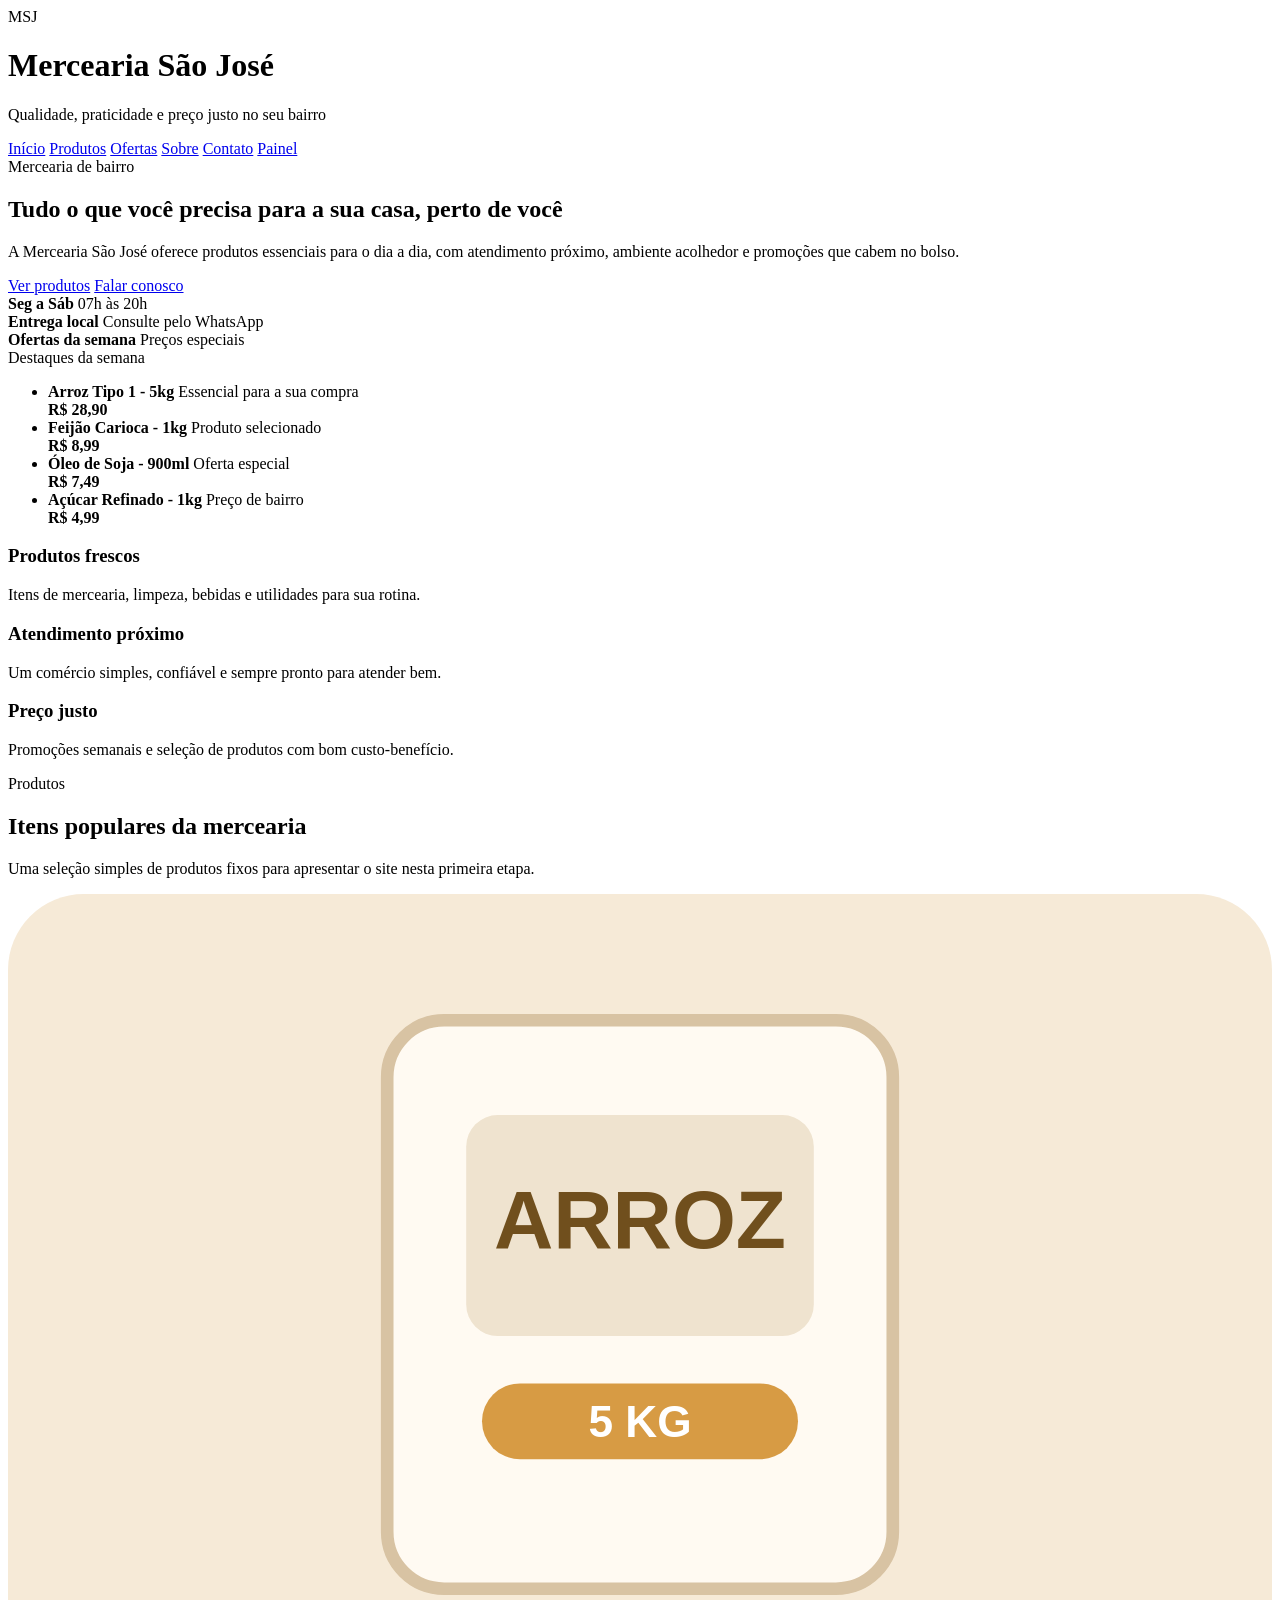
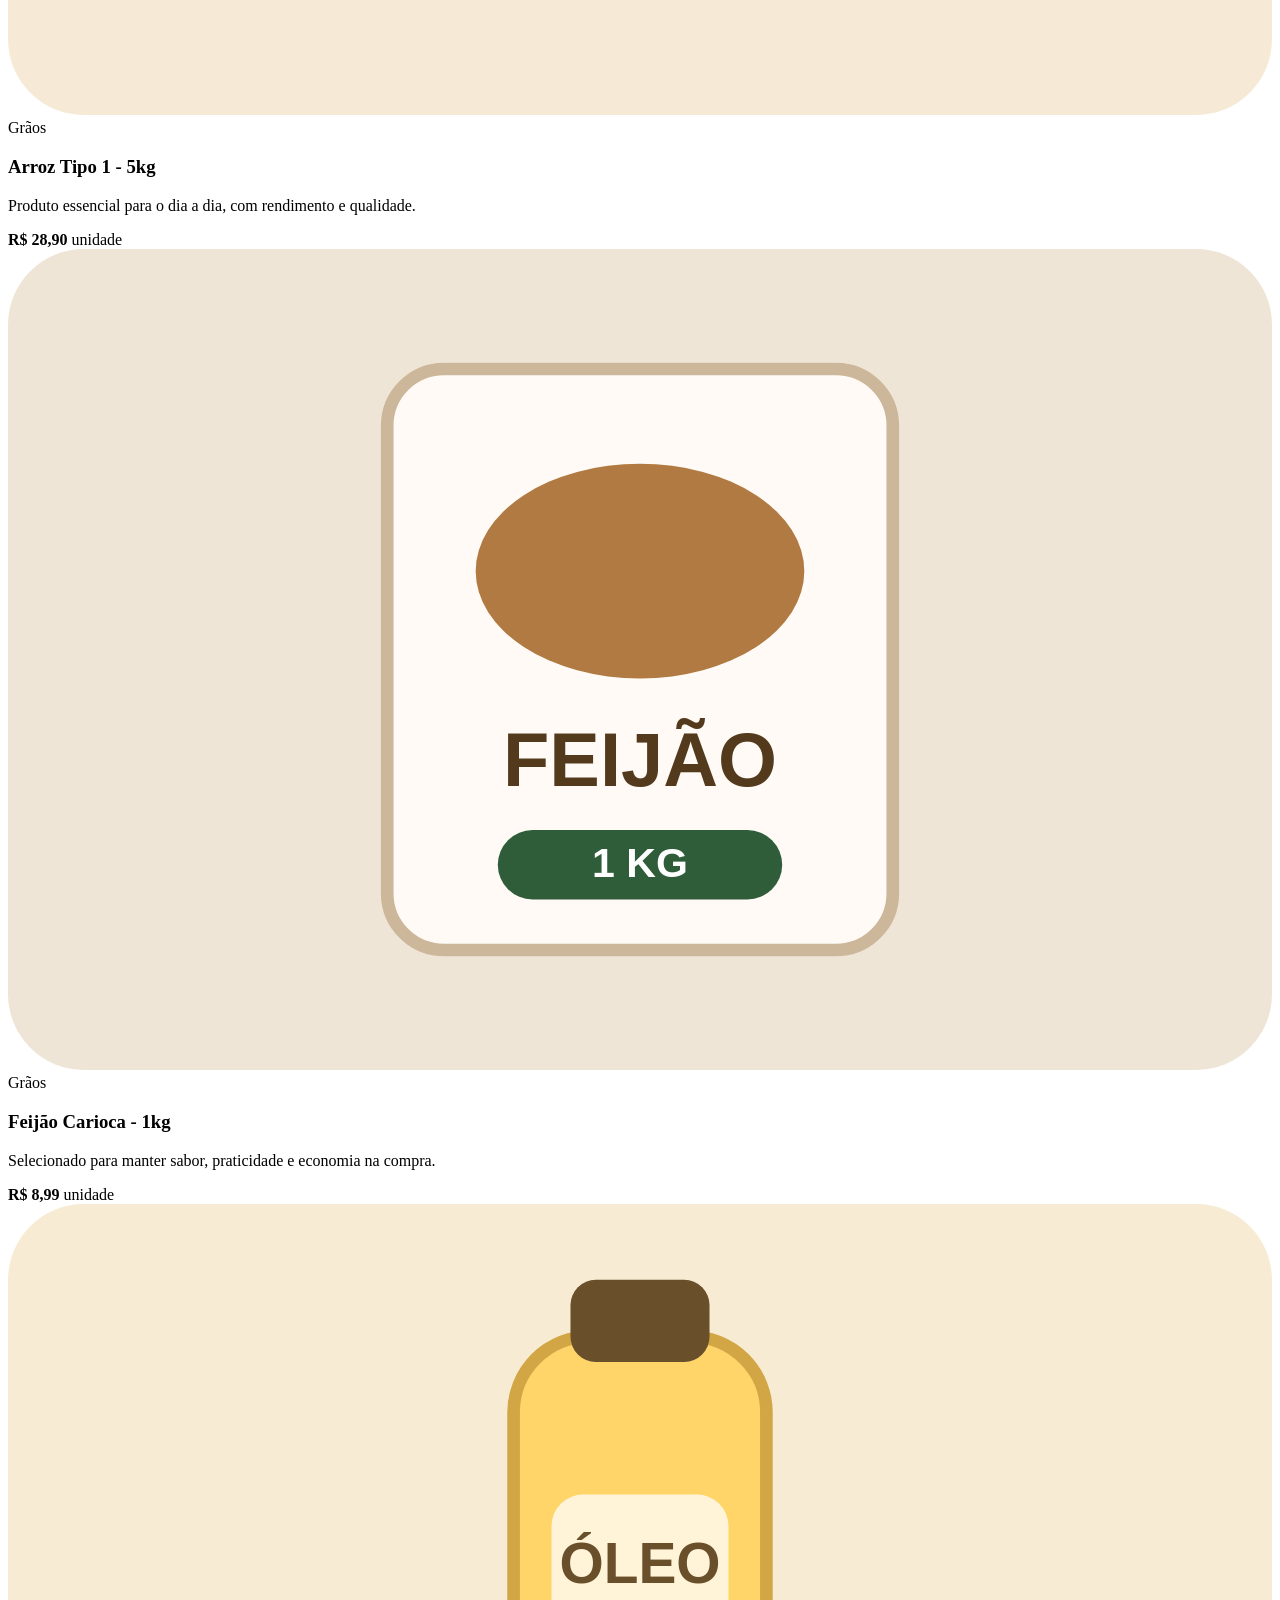
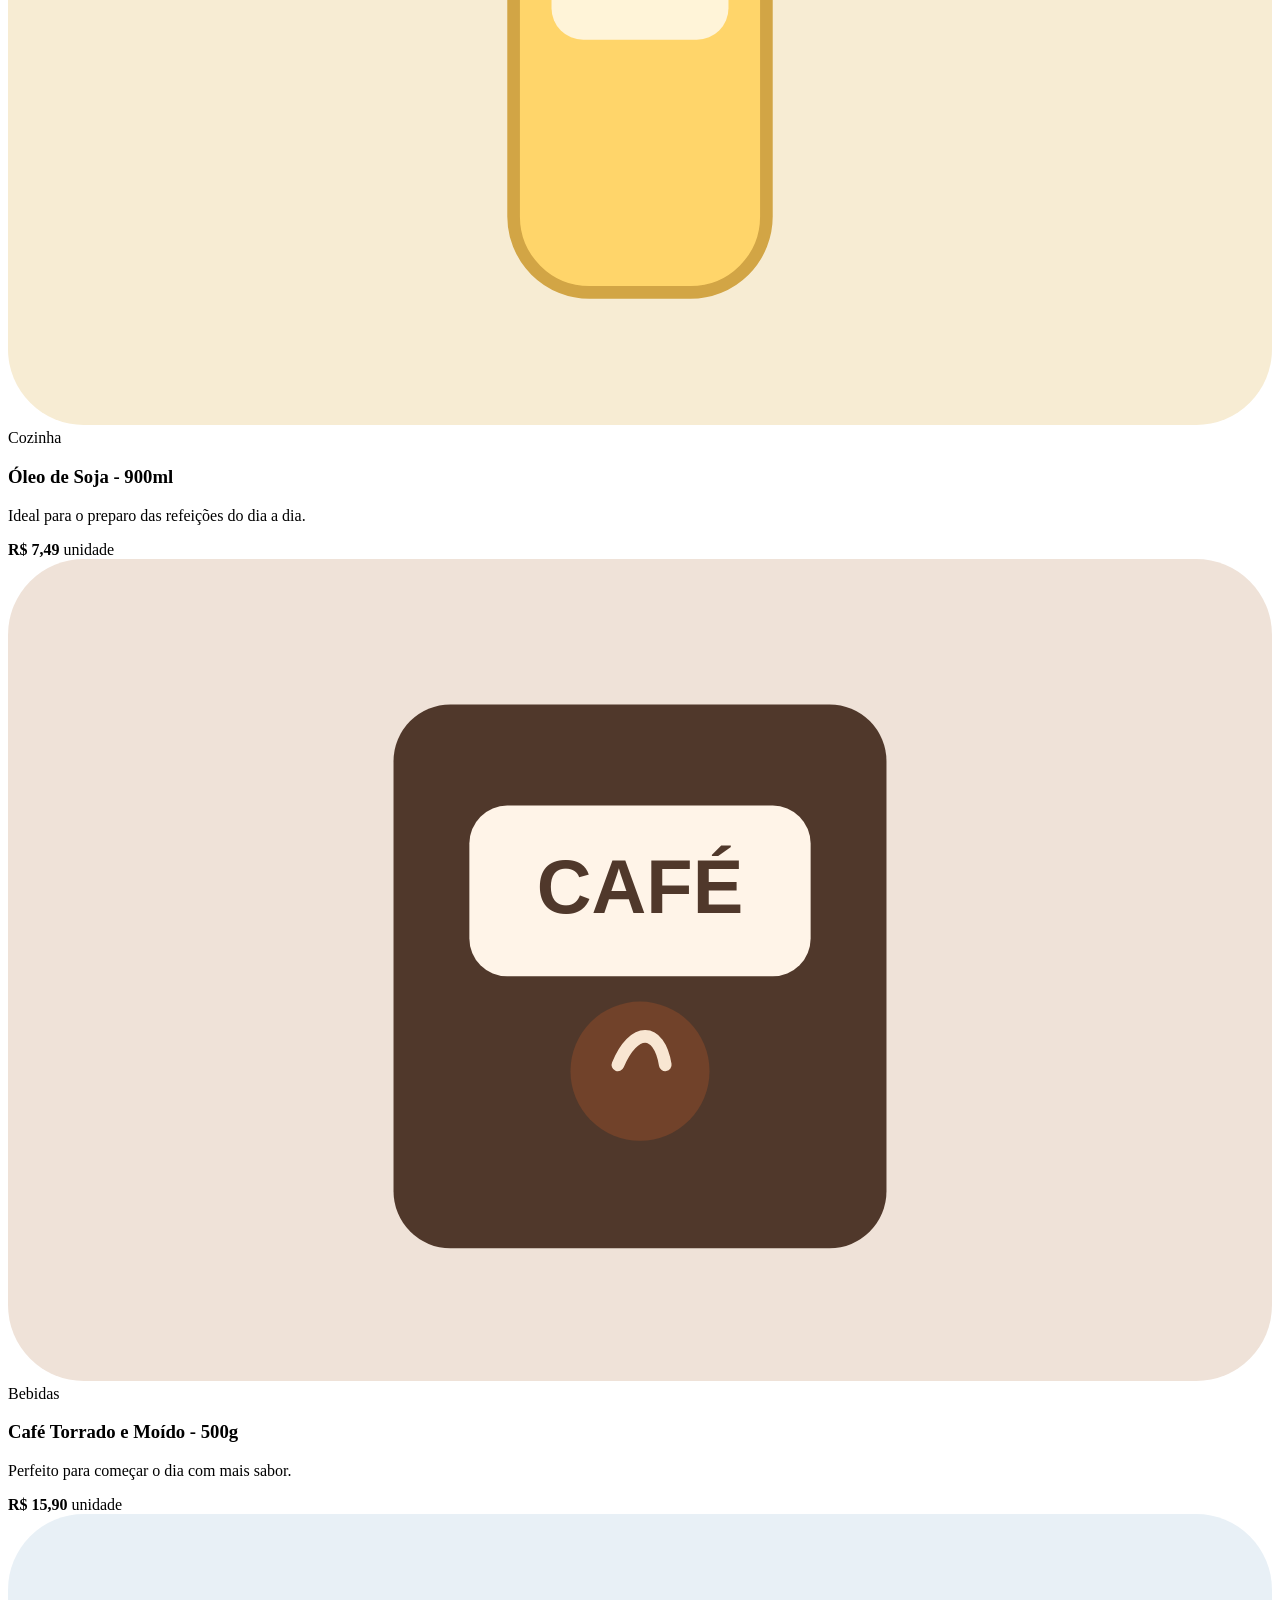
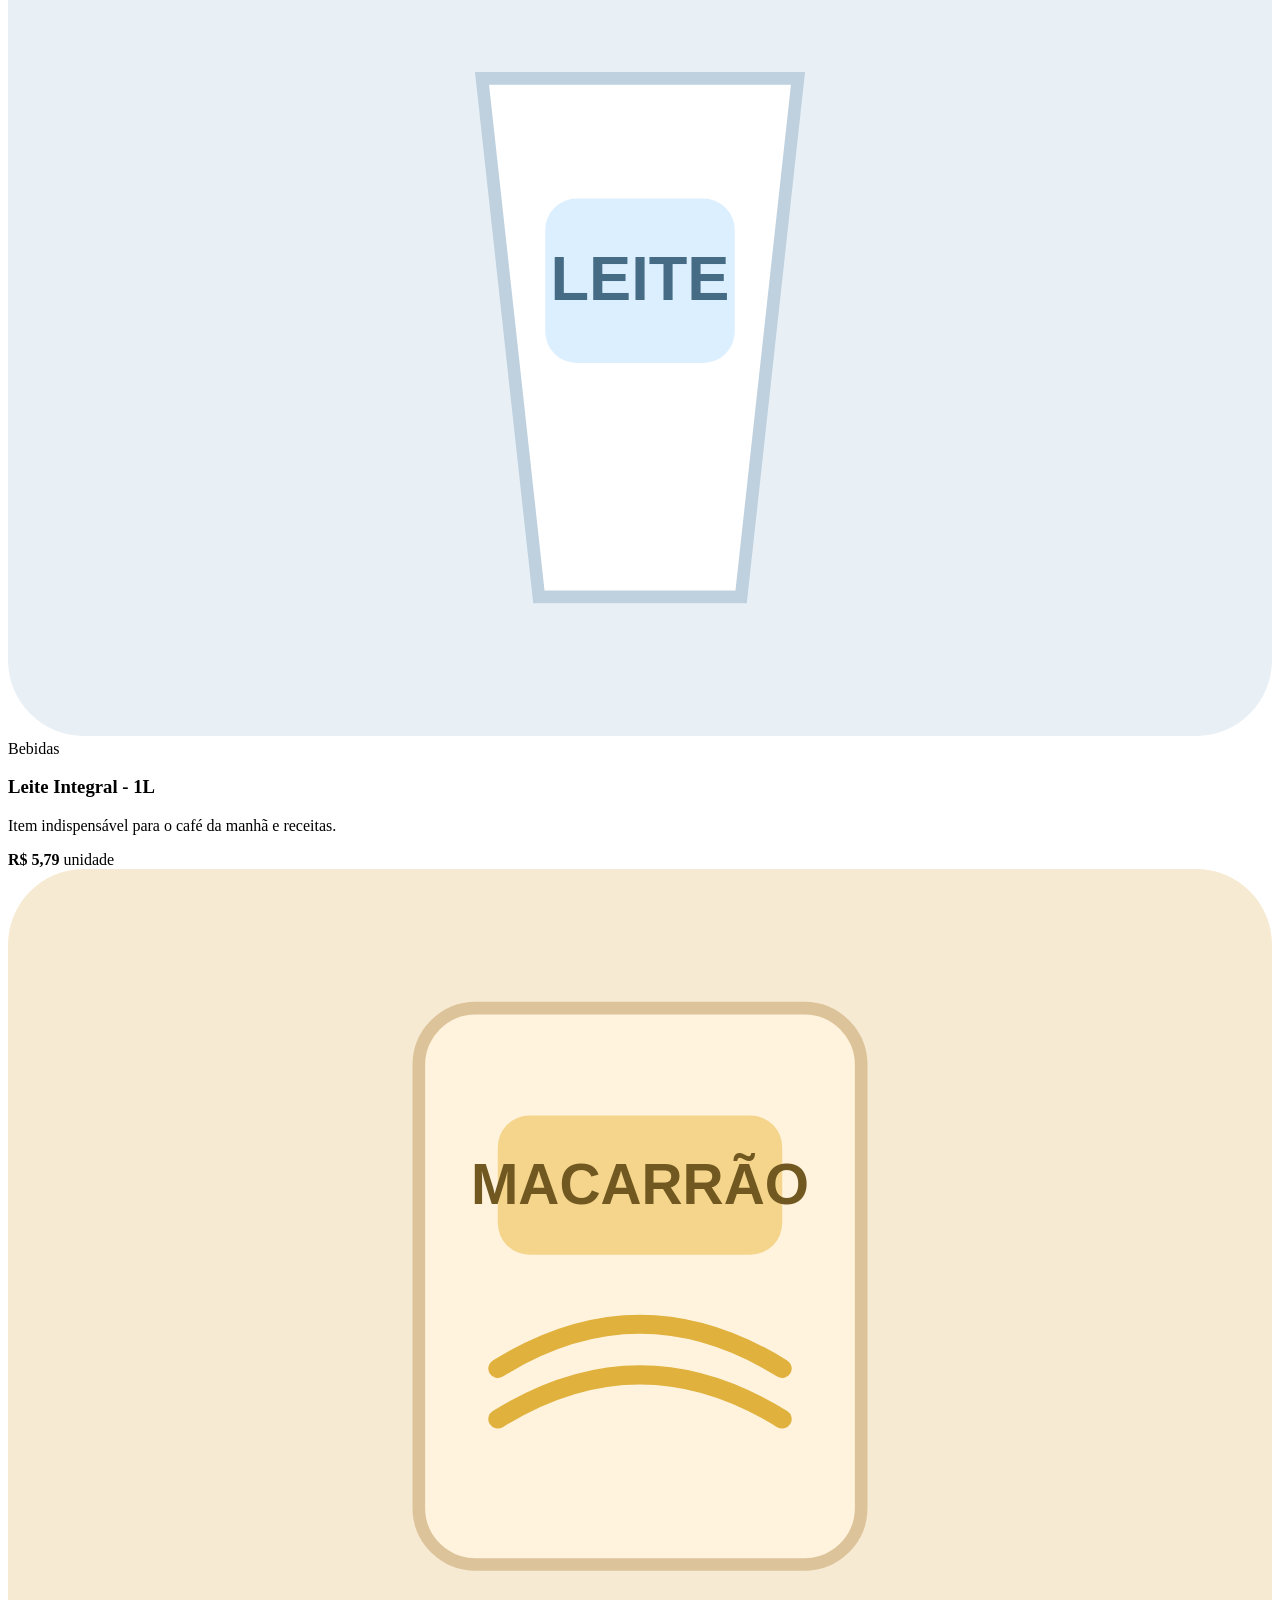
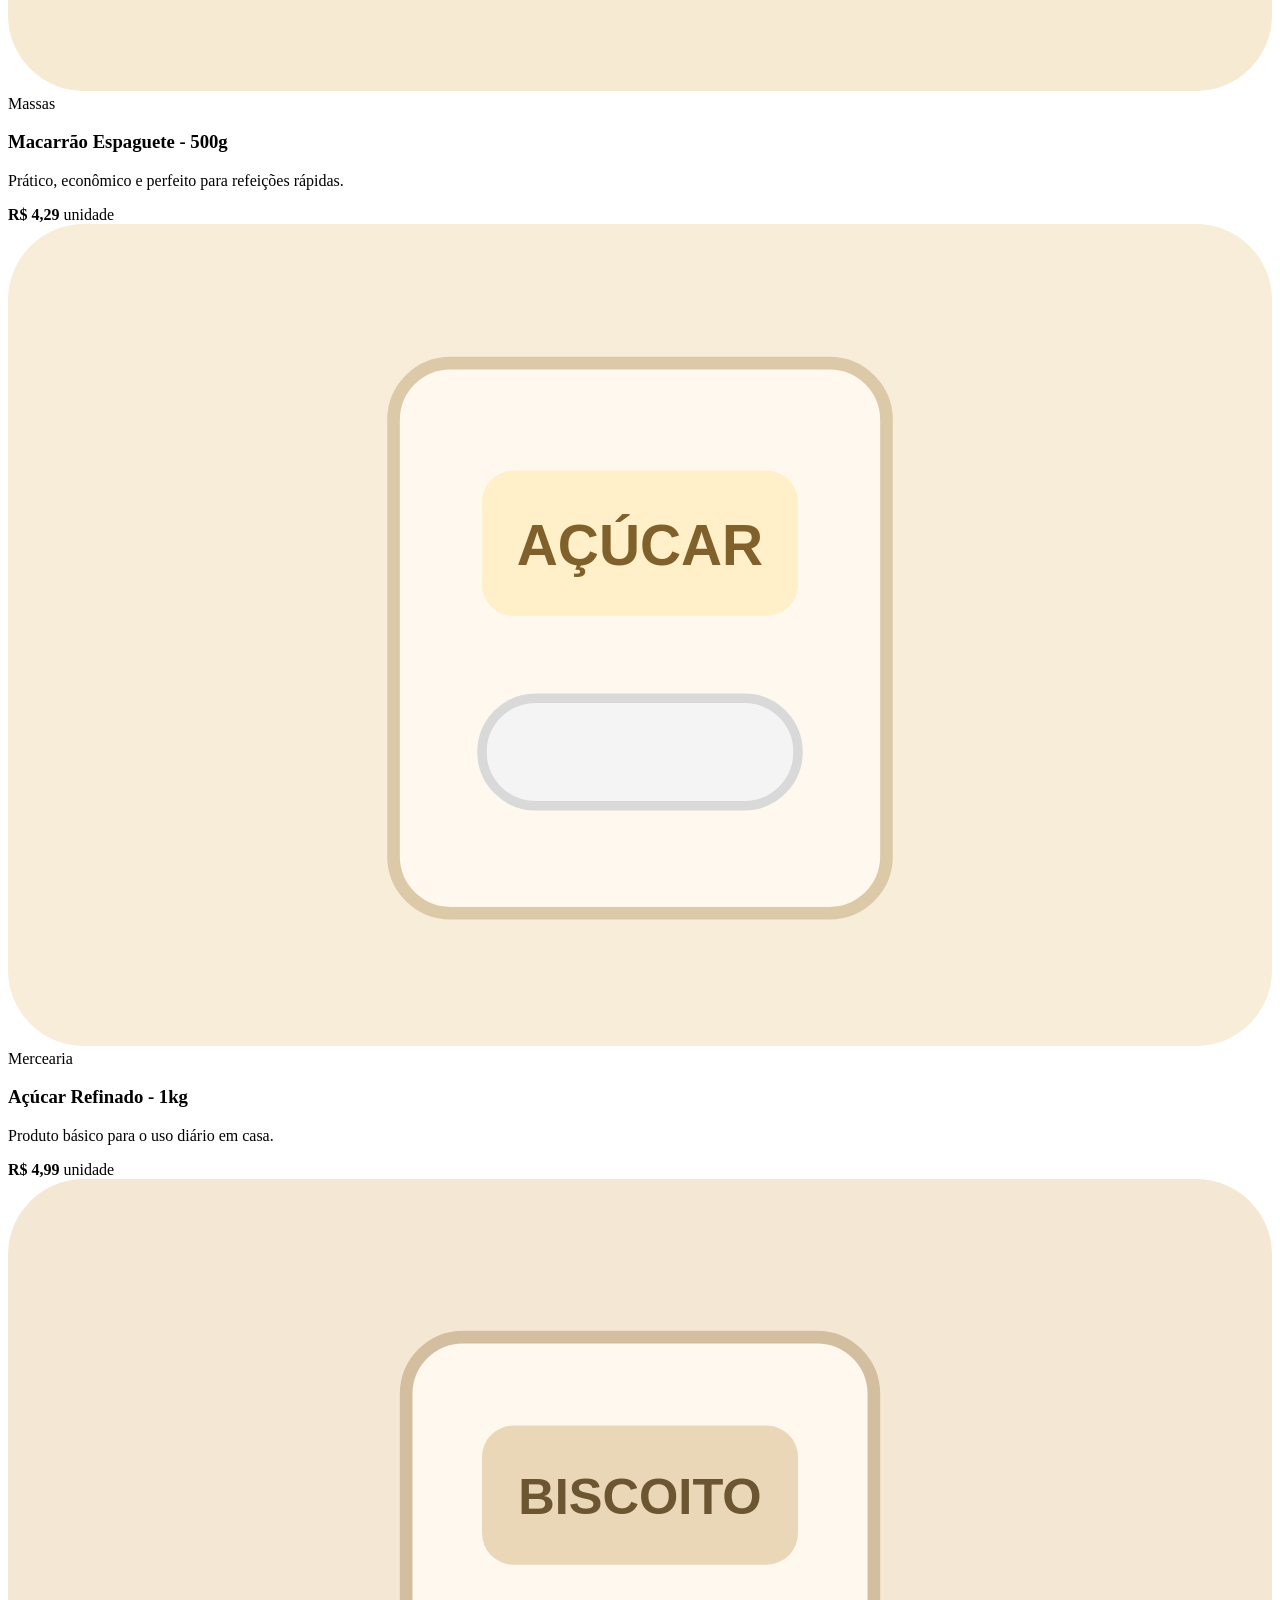
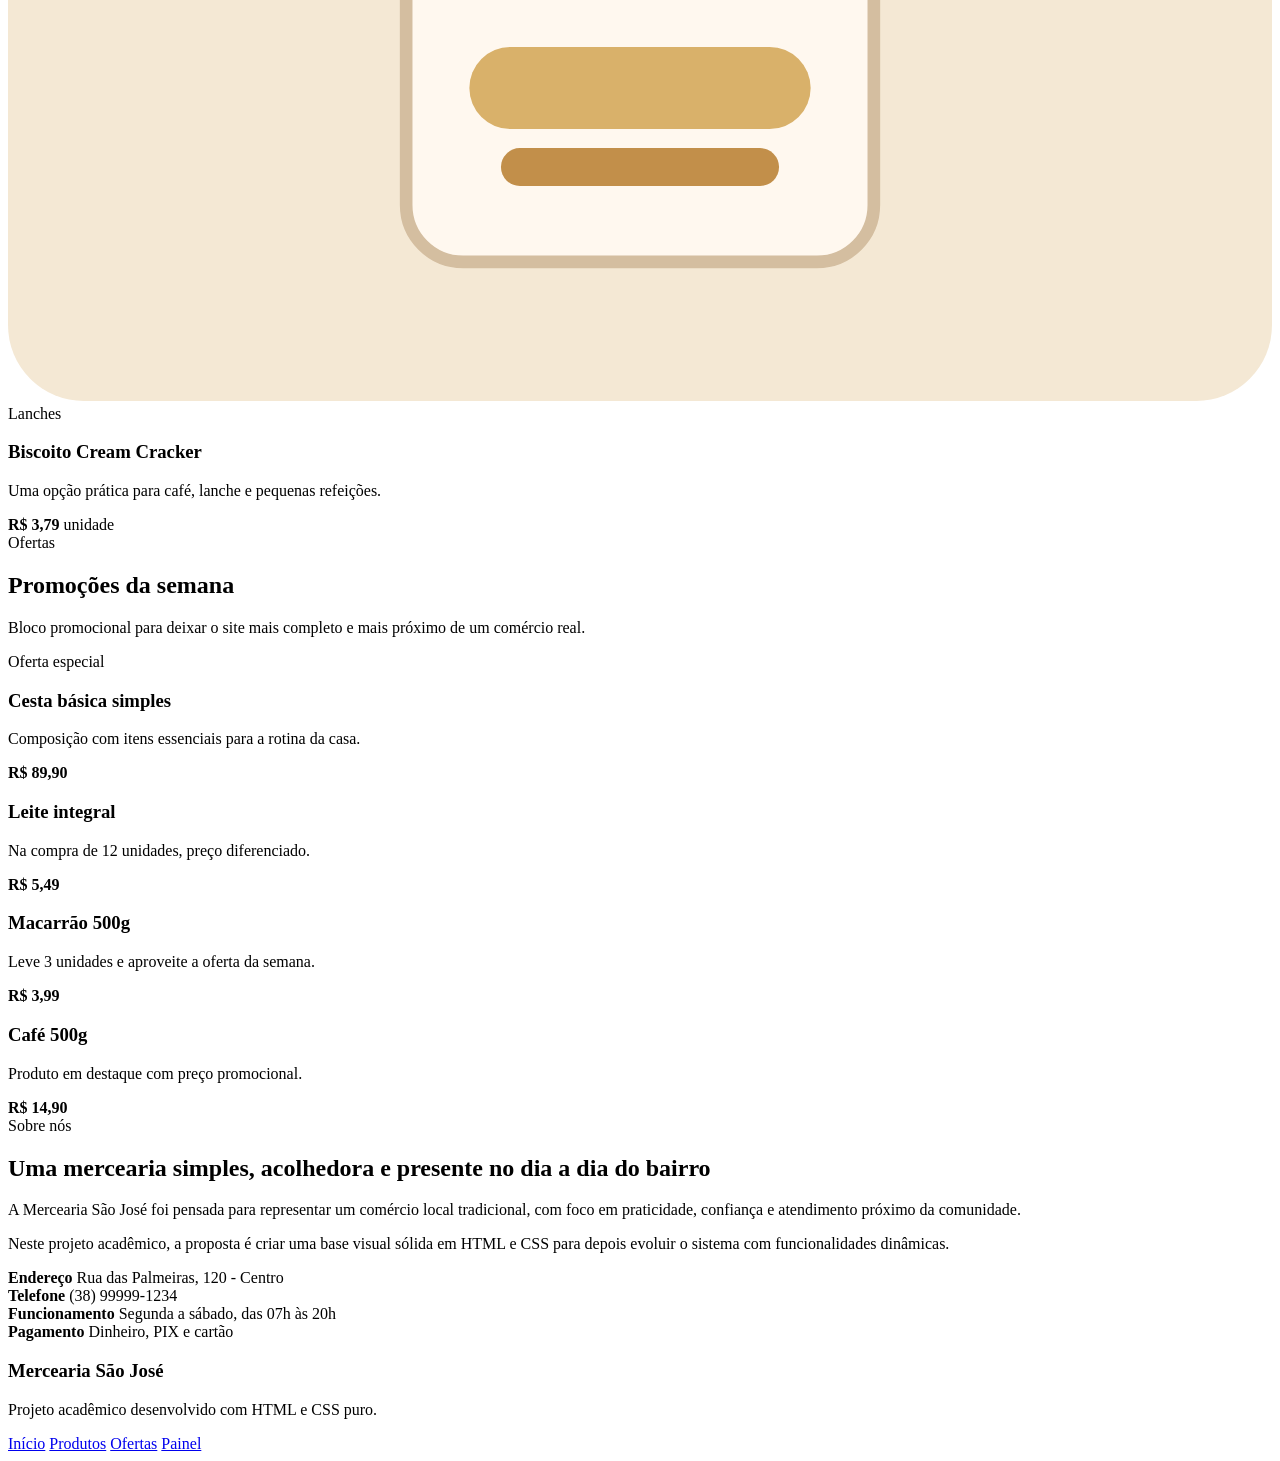
==== index.html @ 360f6cc1 "feat: add storefront homepage for neighborhood grocery website" ====
<!DOCTYPE html>
<html lang="pt-BR">
<head>
  <meta charset="UTF-8">
  <meta name="viewport" content="width=device-width, initial-scale=1.0">
  <title>Mercearia São José</title>
  <link rel="stylesheet" href="./styles/styles.css">
</head>
<body>
  <header class="site-header">
    <div class="container header-content">
      <div class="brand">
        <div class="brand-badge">MSJ</div>
        <div>
          <h1>Mercearia São José</h1>
          <p>Qualidade, praticidade e preço justo no seu bairro</p>
        </div>
      </div>

      <nav class="main-nav">
        <a href="#inicio">Início</a>
        <a href="#produtos">Produtos</a>
        <a href="#ofertas">Ofertas</a>
        <a href="#sobre">Sobre</a>
        <a href="#contato">Contato</a>
        <a href="painel.html" class="nav-highlight">Painel</a>
      </nav>
    </div>
  </header>

  <main>
    <section class="hero-section" id="inicio">
      <div class="container hero-grid">
        <div class="hero-text">
          <span class="section-tag">Mercearia de bairro</span>
          <h2>Tudo o que você precisa para a sua casa, perto de você</h2>
          <p>
            A Mercearia São José oferece produtos essenciais para o dia a dia,
            com atendimento próximo, ambiente acolhedor e promoções que cabem no bolso.
          </p>

          <div class="hero-actions">
            <a href="#produtos" class="btn btn-primary">Ver produtos</a>
            <a href="#contato" class="btn btn-secondary">Falar conosco</a>
          </div>

          <div class="hero-info">
            <div class="hero-info-card">
              <strong>Seg a Sáb</strong>
              <span>07h às 20h</span>
            </div>
            <div class="hero-info-card">
              <strong>Entrega local</strong>
              <span>Consulte pelo WhatsApp</span>
            </div>
            <div class="hero-info-card">
              <strong>Ofertas da semana</strong>
              <span>Preços especiais</span>
            </div>
          </div>
        </div>

        <div class="hero-panel">
          <div class="hero-panel-card">
            <span class="card-label">Destaques da semana</span>
            <ul class="featured-list">
              <li>
                <div>
                  <strong>Arroz Tipo 1 - 5kg</strong>
                  <span>Essencial para a sua compra</span>
                </div>
                <b>R$ 28,90</b>
              </li>
              <li>
                <div>
                  <strong>Feijão Carioca - 1kg</strong>
                  <span>Produto selecionado</span>
                </div>
                <b>R$ 8,99</b>
              </li>
              <li>
                <div>
                  <strong>Óleo de Soja - 900ml</strong>
                  <span>Oferta especial</span>
                </div>
                <b>R$ 7,49</b>
              </li>
              <li>
                <div>
                  <strong>Açúcar Refinado - 1kg</strong>
                  <span>Preço de bairro</span>
                </div>
                <b>R$ 4,99</b>
              </li>
            </ul>
          </div>
        </div>
      </div>
    </section>

    <section class="quick-section">
      <div class="container quick-grid">
        <article class="quick-card">
          <h3>Produtos frescos</h3>
          <p>Itens de mercearia, limpeza, bebidas e utilidades para sua rotina.</p>
        </article>

        <article class="quick-card">
          <h3>Atendimento próximo</h3>
          <p>Um comércio simples, confiável e sempre pronto para atender bem.</p>
        </article>

        <article class="quick-card">
          <h3>Preço justo</h3>
          <p>Promoções semanais e seleção de produtos com bom custo-benefício.</p>
        </article>
      </div>
    </section>

    <section class="products-section" id="produtos">
      <div class="container">
        <div class="section-header">
          <span class="section-tag">Produtos</span>
          <h2>Itens populares da mercearia</h2>
          <p>Uma seleção simples de produtos fixos para apresentar o site nesta primeira etapa.</p>
        </div>

        <div class="product-grid">
          <article class="product-card">
            <div class="product-image">
              <img
                src="data:image/svg+xml;utf8,<svg xmlns='http://www.w3.org/2000/svg' viewBox='0 0 400 260'><rect width='400' height='260' rx='24' fill='%23f6ead7'/><rect x='120' y='40' width='160' height='180' rx='18' fill='%23fffaf2' stroke='%23d8c3a3' stroke-width='4'/><rect x='145' y='70' width='110' height='70' rx='10' fill='%23efe3cf'/><text x='200' y='112' text-anchor='middle' font-size='26' font-family='Arial' fill='%23704f1d' font-weight='700'>ARROZ</text><rect x='150' y='155' width='100' height='24' rx='12' fill='%23d79b44'/><text x='200' y='172' text-anchor='middle' font-size='14' font-family='Arial' fill='white' font-weight='700'>5 KG</text></svg>"
                alt="Pacote de arroz mockado"
              >
            </div>
            <div class="product-content">
              <span class="product-category">Grãos</span>
              <h3>Arroz Tipo 1 - 5kg</h3>
              <p>Produto essencial para o dia a dia, com rendimento e qualidade.</p>
              <div class="product-footer">
                <strong>R$ 28,90</strong>
                <span>unidade</span>
              </div>
            </div>
          </article>

          <article class="product-card">
            <div class="product-image">
              <img
                src="data:image/svg+xml;utf8,<svg xmlns='http://www.w3.org/2000/svg' viewBox='0 0 400 260'><rect width='400' height='260' rx='24' fill='%23efe5d6'/><rect x='120' y='38' width='160' height='184' rx='18' fill='%23fffaf5' stroke='%23ccb79a' stroke-width='4'/><ellipse cx='200' cy='102' rx='52' ry='34' fill='%23b07a42'/><text x='200' y='170' text-anchor='middle' font-size='24' font-family='Arial' fill='%23543a1d' font-weight='700'>FEIJ%C3%83O</text><rect x='155' y='184' width='90' height='22' rx='11' fill='%232f5d3a'/><text x='200' y='199' text-anchor='middle' font-size='13' font-family='Arial' fill='white' font-weight='700'>1 KG</text></svg>"
                alt="Pacote de feijão mockado"
              >
            </div>
            <div class="product-content">
              <span class="product-category">Grãos</span>
              <h3>Feijão Carioca - 1kg</h3>
              <p>Selecionado para manter sabor, praticidade e economia na compra.</p>
              <div class="product-footer">
                <strong>R$ 8,99</strong>
                <span>unidade</span>
              </div>
            </div>
          </article>

          <article class="product-card">
            <div class="product-image">
              <img
                src="data:image/svg+xml;utf8,<svg xmlns='http://www.w3.org/2000/svg' viewBox='0 0 400 260'><rect width='400' height='260' rx='24' fill='%23f7ecd3'/><rect x='160' y='42' width='80' height='176' rx='24' fill='%23ffd56a' stroke='%23d2a545' stroke-width='4'/><rect x='178' y='24' width='44' height='26' rx='8' fill='%236a4f2b'/><rect x='172' y='92' width='56' height='46' rx='10' fill='%23fff4d8'/><text x='200' y='120' text-anchor='middle' font-size='18' font-family='Arial' fill='%236a4f2b' font-weight='700'>%C3%93LEO</text></svg>"
                alt="Garrafa de óleo mockada"
              >
            </div>
            <div class="product-content">
              <span class="product-category">Cozinha</span>
              <h3>Óleo de Soja - 900ml</h3>
              <p>Ideal para o preparo das refeições do dia a dia.</p>
              <div class="product-footer">
                <strong>R$ 7,49</strong>
                <span>unidade</span>
              </div>
            </div>
          </article>

          <article class="product-card">
            <div class="product-image">
              <img
                src="data:image/svg+xml;utf8,<svg xmlns='http://www.w3.org/2000/svg' viewBox='0 0 400 260'><rect width='400' height='260' rx='24' fill='%23efe2d8'/><rect x='122' y='46' width='156' height='172' rx='18' fill='%2350382b'/><rect x='146' y='78' width='108' height='54' rx='12' fill='%23fff4e8'/><text x='200' y='112' text-anchor='middle' font-size='24' font-family='Arial' fill='%2350382b' font-weight='700'>CAF%C3%89</text><circle cx='200' cy='162' r='22' fill='%2371422a'/><path d='M193 160 C198 148, 206 148, 208 160' fill='none' stroke='%23f8e6d2' stroke-width='4' stroke-linecap='round'/></svg>"
                alt="Pacote de café mockado"
              >
            </div>
            <div class="product-content">
              <span class="product-category">Bebidas</span>
              <h3>Café Torrado e Moído - 500g</h3>
              <p>Perfeito para começar o dia com mais sabor.</p>
              <div class="product-footer">
                <strong>R$ 15,90</strong>
                <span>unidade</span>
              </div>
            </div>
          </article>

          <article class="product-card">
            <div class="product-image">
              <img
                src="data:image/svg+xml;utf8,<svg xmlns='http://www.w3.org/2000/svg' viewBox='0 0 400 260'><rect width='400' height='260' rx='24' fill='%23e8f0f6'/><path d='M150 52 L250 52 L232 216 L168 216 Z' fill='white' stroke='%23bfd1df' stroke-width='4'/><rect x='170' y='90' width='60' height='52' rx='10' fill='%23dcefff'/><text x='200' y='122' text-anchor='middle' font-size='20' font-family='Arial' fill='%23456b85' font-weight='700'>LEITE</text></svg>"
                alt="Caixa de leite mockada"
              >
            </div>
            <div class="product-content">
              <span class="product-category">Bebidas</span>
              <h3>Leite Integral - 1L</h3>
              <p>Item indispensável para o café da manhã e receitas.</p>
              <div class="product-footer">
                <strong>R$ 5,79</strong>
                <span>unidade</span>
              </div>
            </div>
          </article>

          <article class="product-card">
            <div class="product-image">
              <img
                src="data:image/svg+xml;utf8,<svg xmlns='http://www.w3.org/2000/svg' viewBox='0 0 400 260'><rect width='400' height='260' rx='24' fill='%23f7ead2'/><rect x='130' y='44' width='140' height='176' rx='18' fill='%23fff3dd' stroke='%23dcc39a' stroke-width='4'/><rect x='155' y='78' width='90' height='44' rx='10' fill='%23f4d58b'/><text x='200' y='106' text-anchor='middle' font-size='18' font-family='Arial' fill='%23705820' font-weight='700'>MACARR%C3%83O</text><path d='M155 158 Q200 130 245 158' fill='none' stroke='%23e0b13d' stroke-width='6' stroke-linecap='round'/><path d='M155 174 Q200 146 245 174' fill='none' stroke='%23e0b13d' stroke-width='6' stroke-linecap='round'/></svg>"
                alt="Pacote de macarrão mockado"
              >
            </div>
            <div class="product-content">
              <span class="product-category">Massas</span>
              <h3>Macarrão Espaguete - 500g</h3>
              <p>Prático, econômico e perfeito para refeições rápidas.</p>
              <div class="product-footer">
                <strong>R$ 4,29</strong>
                <span>unidade</span>
              </div>
            </div>
          </article>

          <article class="product-card">
            <div class="product-image">
              <img
                src="data:image/svg+xml;utf8,<svg xmlns='http://www.w3.org/2000/svg' viewBox='0 0 400 260'><rect width='400' height='260' rx='24' fill='%23f8edd8'/><rect x='122' y='44' width='156' height='174' rx='18' fill='%23fff8ef' stroke='%23dcc9a8' stroke-width='4'/><rect x='150' y='78' width='100' height='46' rx='10' fill='%23fff0c9'/><text x='200' y='108' text-anchor='middle' font-size='18' font-family='Arial' fill='%2381612b' font-weight='700'>A%C3%87%C3%9ACAR</text><rect x='150' y='150' width='100' height='34' rx='17' fill='%23f4f4f4' stroke='%23d9d9d9' stroke-width='3'/></svg>"
                alt="Pacote de açúcar mockado"
              >
            </div>
            <div class="product-content">
              <span class="product-category">Mercearia</span>
              <h3>Açúcar Refinado - 1kg</h3>
              <p>Produto básico para o uso diário em casa.</p>
              <div class="product-footer">
                <strong>R$ 4,99</strong>
                <span>unidade</span>
              </div>
            </div>
          </article>

          <article class="product-card">
            <div class="product-image">
              <img
                src="data:image/svg+xml;utf8,<svg xmlns='http://www.w3.org/2000/svg' viewBox='0 0 400 260'><rect width='400' height='260' rx='24' fill='%23f4e8d4'/><rect x='126' y='50' width='148' height='166' rx='18' fill='%23fff8ef' stroke='%23d4bea0' stroke-width='4'/><rect x='150' y='78' width='100' height='44' rx='10' fill='%23e9d7b8'/><text x='200' y='106' text-anchor='middle' font-size='16' font-family='Arial' fill='%236c5632' font-weight='700'>BISCOITO</text><rect x='146' y='148' width='108' height='26' rx='13' fill='%23d9b16a'/><rect x='156' y='180' width='88' height='12' rx='6' fill='%23c28f4a'/></svg>"
                alt="Pacote de biscoito mockado"
              >
            </div>
            <div class="product-content">
              <span class="product-category">Lanches</span>
              <h3>Biscoito Cream Cracker</h3>
              <p>Uma opção prática para café, lanche e pequenas refeições.</p>
              <div class="product-footer">
                <strong>R$ 3,79</strong>
                <span>unidade</span>
              </div>
            </div>
          </article>
        </div>
      </div>
    </section>

    <section class="offers-section" id="ofertas">
      <div class="container">
        <div class="section-header">
          <span class="section-tag">Ofertas</span>
          <h2>Promoções da semana</h2>
          <p>Bloco promocional para deixar o site mais completo e mais próximo de um comércio real.</p>
        </div>

        <div class="offers-grid">
          <article class="offer-card highlight-offer">
            <span class="offer-badge">Oferta especial</span>
            <h3>Cesta básica simples</h3>
            <p>Composição com itens essenciais para a rotina da casa.</p>
            <strong>R$ 89,90</strong>
          </article>

          <article class="offer-card">
            <h3>Leite integral</h3>
            <p>Na compra de 12 unidades, preço diferenciado.</p>
            <strong>R$ 5,49</strong>
          </article>

          <article class="offer-card">
            <h3>Macarrão 500g</h3>
            <p>Leve 3 unidades e aproveite a oferta da semana.</p>
            <strong>R$ 3,99</strong>
          </article>

          <article class="offer-card">
            <h3>Café 500g</h3>
            <p>Produto em destaque com preço promocional.</p>
            <strong>R$ 14,90</strong>
          </article>
        </div>
      </div>
    </section>

    <section class="about-section" id="sobre">
      <div class="container about-grid">
        <div class="about-content">
          <span class="section-tag">Sobre nós</span>
          <h2>Uma mercearia simples, acolhedora e presente no dia a dia do bairro</h2>
          <p>
            A Mercearia São José foi pensada para representar um comércio local tradicional,
            com foco em praticidade, confiança e atendimento próximo da comunidade.
          </p>
          <p>
            Neste projeto acadêmico, a proposta é criar uma base visual sólida em HTML e CSS
            para depois evoluir o sistema com funcionalidades dinâmicas.
          </p>
        </div>

        <div class="about-box">
          <div class="about-item">
            <strong>Endereço</strong>
            <span>Rua das Palmeiras, 120 - Centro</span>
          </div>
          <div class="about-item">
            <strong>Telefone</strong>
            <span>(38) 99999-1234</span>
          </div>
          <div class="about-item">
            <strong>Funcionamento</strong>
            <span>Segunda a sábado, das 07h às 20h</span>
          </div>
          <div class="about-item">
            <strong>Pagamento</strong>
            <span>Dinheiro, PIX e cartão</span>
          </div>
        </div>
      </div>
    </section>
  </main>

  <footer class="site-footer">
    <div class="container footer-content">
      <div>
        <h3>Mercearia São José</h3>
        <p>Projeto acadêmico desenvolvido com HTML e CSS puro.</p>
      </div>

      <div class="footer-links">
        <a href="#inicio">Início</a>
        <a href="#produtos">Produtos</a>
        <a href="#ofertas">Ofertas</a>
        <a href="painel.html">Painel</a>
      </div>
    </div>
  </footer>
</body>
</html>
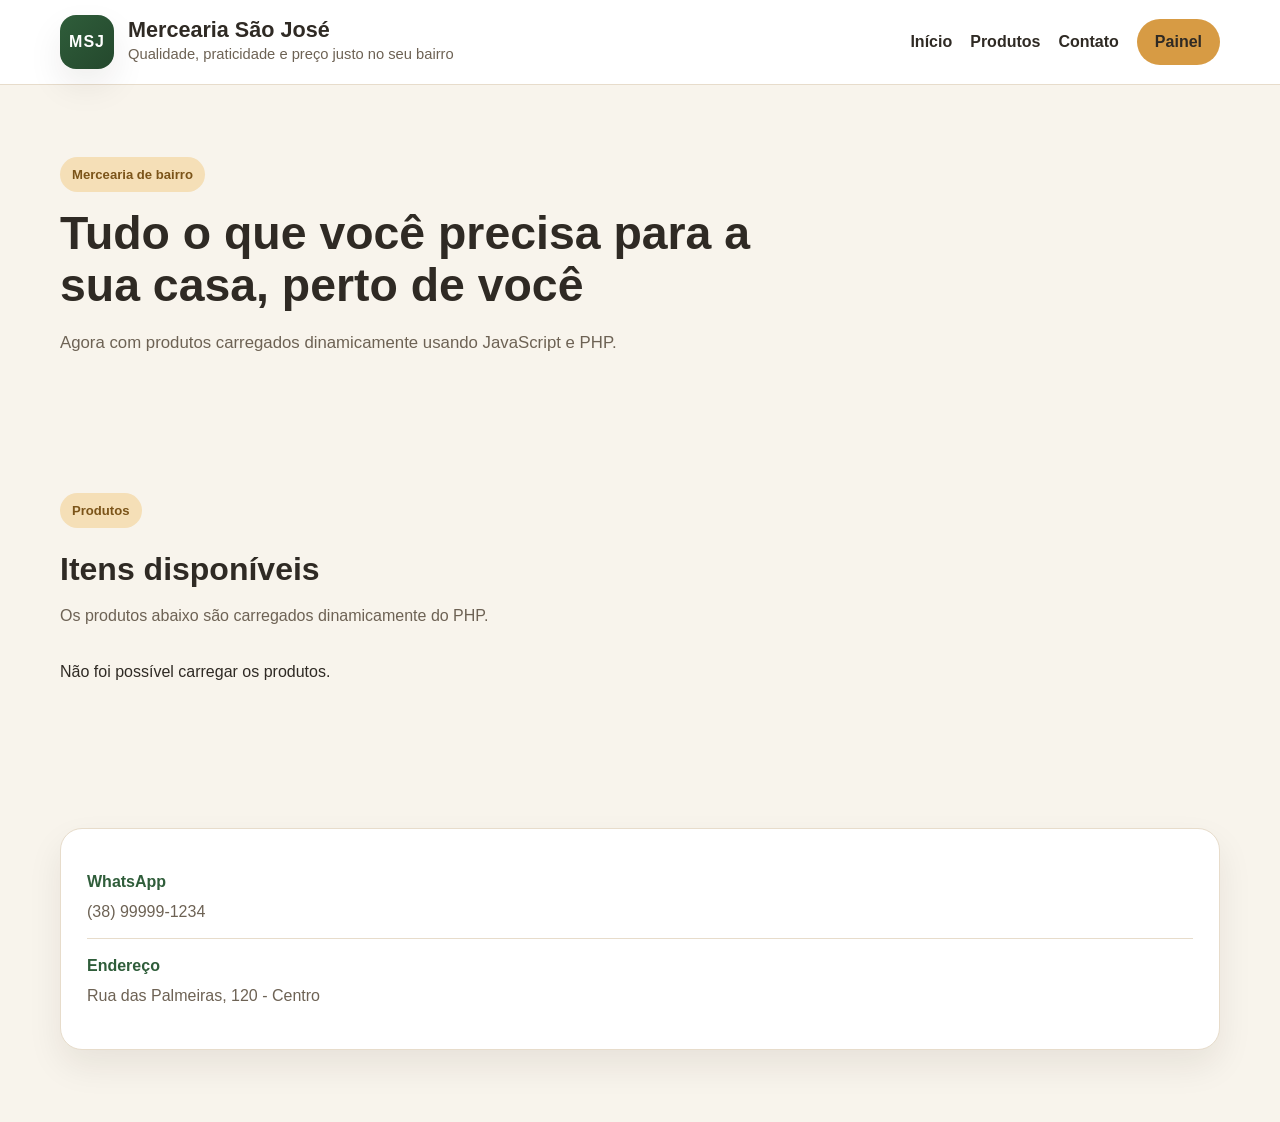
==== commit 81eff20b: "feat: load storefront products dynamically with javascript" ====
--- a/index.html
+++ b/index.html
@@ -20,8 +20,6 @@
       <nav class="main-nav">
         <a href="#inicio">Início</a>
         <a href="#produtos">Produtos</a>
-        <a href="#ofertas">Ofertas</a>
-        <a href="#sobre">Sobre</a>
         <a href="#contato">Contato</a>
         <a href="painel.html" class="nav-highlight">Painel</a>
       </nav>
@@ -30,90 +28,14 @@
 
   <main>
     <section class="hero-section" id="inicio">
-      <div class="container hero-grid">
+      <div class="container">
         <div class="hero-text">
           <span class="section-tag">Mercearia de bairro</span>
           <h2>Tudo o que você precisa para a sua casa, perto de você</h2>
           <p>
-            A Mercearia São José oferece produtos essenciais para o dia a dia,
-            com atendimento próximo, ambiente acolhedor e promoções que cabem no bolso.
+            Agora com produtos carregados dinamicamente usando JavaScript e PHP.
           </p>
-
-          <div class="hero-actions">
-            <a href="#produtos" class="btn btn-primary">Ver produtos</a>
-            <a href="#contato" class="btn btn-secondary">Falar conosco</a>
-          </div>
-
-          <div class="hero-info">
-            <div class="hero-info-card">
-              <strong>Seg a Sáb</strong>
-              <span>07h às 20h</span>
-            </div>
-            <div class="hero-info-card">
-              <strong>Entrega local</strong>
-              <span>Consulte pelo WhatsApp</span>
-            </div>
-            <div class="hero-info-card">
-              <strong>Ofertas da semana</strong>
-              <span>Preços especiais</span>
-            </div>
-          </div>
         </div>
-
-        <div class="hero-panel">
-          <div class="hero-panel-card">
-            <span class="card-label">Destaques da semana</span>
-            <ul class="featured-list">
-              <li>
-                <div>
-                  <strong>Arroz Tipo 1 - 5kg</strong>
-                  <span>Essencial para a sua compra</span>
-                </div>
-                <b>R$ 28,90</b>
-              </li>
-              <li>
-                <div>
-                  <strong>Feijão Carioca - 1kg</strong>
-                  <span>Produto selecionado</span>
-                </div>
-                <b>R$ 8,99</b>
-              </li>
-              <li>
-                <div>
-                  <strong>Óleo de Soja - 900ml</strong>
-                  <span>Oferta especial</span>
-                </div>
-                <b>R$ 7,49</b>
-              </li>
-              <li>
-                <div>
-                  <strong>Açúcar Refinado - 1kg</strong>
-                  <span>Preço de bairro</span>
-                </div>
-                <b>R$ 4,99</b>
-              </li>
-            </ul>
-          </div>
-        </div>
-      </div>
-    </section>
-
-    <section class="quick-section">
-      <div class="container quick-grid">
-        <article class="quick-card">
-          <h3>Produtos frescos</h3>
-          <p>Itens de mercearia, limpeza, bebidas e utilidades para sua rotina.</p>
-        </article>
-
-        <article class="quick-card">
-          <h3>Atendimento próximo</h3>
-          <p>Um comércio simples, confiável e sempre pronto para atender bem.</p>
-        </article>
-
-        <article class="quick-card">
-          <h3>Preço justo</h3>
-          <p>Promoções semanais e seleção de produtos com bom custo-benefício.</p>
-        </article>
       </div>
     </section>
 
@@ -121,246 +43,30 @@
       <div class="container">
         <div class="section-header">
           <span class="section-tag">Produtos</span>
-          <h2>Itens populares da mercearia</h2>
-          <p>Uma seleção simples de produtos fixos para apresentar o site nesta primeira etapa.</p>
+          <h2>Itens disponíveis</h2>
+          <p>Os produtos abaixo são carregados dinamicamente do PHP.</p>
         </div>
 
-        <div class="product-grid">
-          <article class="product-card">
-            <div class="product-image">
-              <img
-                src="data:image/svg+xml;utf8,<svg xmlns='http://www.w3.org/2000/svg' viewBox='0 0 400 260'><rect width='400' height='260' rx='24' fill='%23f6ead7'/><rect x='120' y='40' width='160' height='180' rx='18' fill='%23fffaf2' stroke='%23d8c3a3' stroke-width='4'/><rect x='145' y='70' width='110' height='70' rx='10' fill='%23efe3cf'/><text x='200' y='112' text-anchor='middle' font-size='26' font-family='Arial' fill='%23704f1d' font-weight='700'>ARROZ</text><rect x='150' y='155' width='100' height='24' rx='12' fill='%23d79b44'/><text x='200' y='172' text-anchor='middle' font-size='14' font-family='Arial' fill='white' font-weight='700'>5 KG</text></svg>"
-                alt="Pacote de arroz mockado"
-              >
-            </div>
-            <div class="product-content">
-              <span class="product-category">Grãos</span>
-              <h3>Arroz Tipo 1 - 5kg</h3>
-              <p>Produto essencial para o dia a dia, com rendimento e qualidade.</p>
-              <div class="product-footer">
-                <strong>R$ 28,90</strong>
-                <span>unidade</span>
-              </div>
-            </div>
-          </article>
-
-          <article class="product-card">
-            <div class="product-image">
-              <img
-                src="data:image/svg+xml;utf8,<svg xmlns='http://www.w3.org/2000/svg' viewBox='0 0 400 260'><rect width='400' height='260' rx='24' fill='%23efe5d6'/><rect x='120' y='38' width='160' height='184' rx='18' fill='%23fffaf5' stroke='%23ccb79a' stroke-width='4'/><ellipse cx='200' cy='102' rx='52' ry='34' fill='%23b07a42'/><text x='200' y='170' text-anchor='middle' font-size='24' font-family='Arial' fill='%23543a1d' font-weight='700'>FEIJ%C3%83O</text><rect x='155' y='184' width='90' height='22' rx='11' fill='%232f5d3a'/><text x='200' y='199' text-anchor='middle' font-size='13' font-family='Arial' fill='white' font-weight='700'>1 KG</text></svg>"
-                alt="Pacote de feijão mockado"
-              >
-            </div>
-            <div class="product-content">
-              <span class="product-category">Grãos</span>
-              <h3>Feijão Carioca - 1kg</h3>
-              <p>Selecionado para manter sabor, praticidade e economia na compra.</p>
-              <div class="product-footer">
-                <strong>R$ 8,99</strong>
-                <span>unidade</span>
-              </div>
-            </div>
-          </article>
-
-          <article class="product-card">
-            <div class="product-image">
-              <img
-                src="data:image/svg+xml;utf8,<svg xmlns='http://www.w3.org/2000/svg' viewBox='0 0 400 260'><rect width='400' height='260' rx='24' fill='%23f7ecd3'/><rect x='160' y='42' width='80' height='176' rx='24' fill='%23ffd56a' stroke='%23d2a545' stroke-width='4'/><rect x='178' y='24' width='44' height='26' rx='8' fill='%236a4f2b'/><rect x='172' y='92' width='56' height='46' rx='10' fill='%23fff4d8'/><text x='200' y='120' text-anchor='middle' font-size='18' font-family='Arial' fill='%236a4f2b' font-weight='700'>%C3%93LEO</text></svg>"
-                alt="Garrafa de óleo mockada"
-              >
-            </div>
-            <div class="product-content">
-              <span class="product-category">Cozinha</span>
-              <h3>Óleo de Soja - 900ml</h3>
-              <p>Ideal para o preparo das refeições do dia a dia.</p>
-              <div class="product-footer">
-                <strong>R$ 7,49</strong>
-                <span>unidade</span>
-              </div>
-            </div>
-          </article>
-
-          <article class="product-card">
-            <div class="product-image">
-              <img
-                src="data:image/svg+xml;utf8,<svg xmlns='http://www.w3.org/2000/svg' viewBox='0 0 400 260'><rect width='400' height='260' rx='24' fill='%23efe2d8'/><rect x='122' y='46' width='156' height='172' rx='18' fill='%2350382b'/><rect x='146' y='78' width='108' height='54' rx='12' fill='%23fff4e8'/><text x='200' y='112' text-anchor='middle' font-size='24' font-family='Arial' fill='%2350382b' font-weight='700'>CAF%C3%89</text><circle cx='200' cy='162' r='22' fill='%2371422a'/><path d='M193 160 C198 148, 206 148, 208 160' fill='none' stroke='%23f8e6d2' stroke-width='4' stroke-linecap='round'/></svg>"
-                alt="Pacote de café mockado"
-              >
-            </div>
-            <div class="product-content">
-              <span class="product-category">Bebidas</span>
-              <h3>Café Torrado e Moído - 500g</h3>
-              <p>Perfeito para começar o dia com mais sabor.</p>
-              <div class="product-footer">
-                <strong>R$ 15,90</strong>
-                <span>unidade</span>
-              </div>
-            </div>
-          </article>
-
-          <article class="product-card">
-            <div class="product-image">
-              <img
-                src="data:image/svg+xml;utf8,<svg xmlns='http://www.w3.org/2000/svg' viewBox='0 0 400 260'><rect width='400' height='260' rx='24' fill='%23e8f0f6'/><path d='M150 52 L250 52 L232 216 L168 216 Z' fill='white' stroke='%23bfd1df' stroke-width='4'/><rect x='170' y='90' width='60' height='52' rx='10' fill='%23dcefff'/><text x='200' y='122' text-anchor='middle' font-size='20' font-family='Arial' fill='%23456b85' font-weight='700'>LEITE</text></svg>"
-                alt="Caixa de leite mockada"
-              >
-            </div>
-            <div class="product-content">
-              <span class="product-category">Bebidas</span>
-              <h3>Leite Integral - 1L</h3>
-              <p>Item indispensável para o café da manhã e receitas.</p>
-              <div class="product-footer">
-                <strong>R$ 5,79</strong>
-                <span>unidade</span>
-              </div>
-            </div>
-          </article>
-
-          <article class="product-card">
-            <div class="product-image">
-              <img
-                src="data:image/svg+xml;utf8,<svg xmlns='http://www.w3.org/2000/svg' viewBox='0 0 400 260'><rect width='400' height='260' rx='24' fill='%23f7ead2'/><rect x='130' y='44' width='140' height='176' rx='18' fill='%23fff3dd' stroke='%23dcc39a' stroke-width='4'/><rect x='155' y='78' width='90' height='44' rx='10' fill='%23f4d58b'/><text x='200' y='106' text-anchor='middle' font-size='18' font-family='Arial' fill='%23705820' font-weight='700'>MACARR%C3%83O</text><path d='M155 158 Q200 130 245 158' fill='none' stroke='%23e0b13d' stroke-width='6' stroke-linecap='round'/><path d='M155 174 Q200 146 245 174' fill='none' stroke='%23e0b13d' stroke-width='6' stroke-linecap='round'/></svg>"
-                alt="Pacote de macarrão mockado"
-              >
-            </div>
-            <div class="product-content">
-              <span class="product-category">Massas</span>
-              <h3>Macarrão Espaguete - 500g</h3>
-              <p>Prático, econômico e perfeito para refeições rápidas.</p>
-              <div class="product-footer">
-                <strong>R$ 4,29</strong>
-                <span>unidade</span>
-              </div>
-            </div>
-          </article>
-
-          <article class="product-card">
-            <div class="product-image">
-              <img
-                src="data:image/svg+xml;utf8,<svg xmlns='http://www.w3.org/2000/svg' viewBox='0 0 400 260'><rect width='400' height='260' rx='24' fill='%23f8edd8'/><rect x='122' y='44' width='156' height='174' rx='18' fill='%23fff8ef' stroke='%23dcc9a8' stroke-width='4'/><rect x='150' y='78' width='100' height='46' rx='10' fill='%23fff0c9'/><text x='200' y='108' text-anchor='middle' font-size='18' font-family='Arial' fill='%2381612b' font-weight='700'>A%C3%87%C3%9ACAR</text><rect x='150' y='150' width='100' height='34' rx='17' fill='%23f4f4f4' stroke='%23d9d9d9' stroke-width='3'/></svg>"
-                alt="Pacote de açúcar mockado"
-              >
-            </div>
-            <div class="product-content">
-              <span class="product-category">Mercearia</span>
-              <h3>Açúcar Refinado - 1kg</h3>
-              <p>Produto básico para o uso diário em casa.</p>
-              <div class="product-footer">
-                <strong>R$ 4,99</strong>
-                <span>unidade</span>
-              </div>
-            </div>
-          </article>
-
-          <article class="product-card">
-            <div class="product-image">
-              <img
-                src="data:image/svg+xml;utf8,<svg xmlns='http://www.w3.org/2000/svg' viewBox='0 0 400 260'><rect width='400' height='260' rx='24' fill='%23f4e8d4'/><rect x='126' y='50' width='148' height='166' rx='18' fill='%23fff8ef' stroke='%23d4bea0' stroke-width='4'/><rect x='150' y='78' width='100' height='44' rx='10' fill='%23e9d7b8'/><text x='200' y='106' text-anchor='middle' font-size='16' font-family='Arial' fill='%236c5632' font-weight='700'>BISCOITO</text><rect x='146' y='148' width='108' height='26' rx='13' fill='%23d9b16a'/><rect x='156' y='180' width='88' height='12' rx='6' fill='%23c28f4a'/></svg>"
-                alt="Pacote de biscoito mockado"
-              >
-            </div>
-            <div class="product-content">
-              <span class="product-category">Lanches</span>
-              <h3>Biscoito Cream Cracker</h3>
-              <p>Uma opção prática para café, lanche e pequenas refeições.</p>
-              <div class="product-footer">
-                <strong>R$ 3,79</strong>
-                <span>unidade</span>
-              </div>
-            </div>
-          </article>
-        </div>
+        <div class="product-grid" id="lista-produtos"></div>
       </div>
     </section>
 
-    <section class="offers-section" id="ofertas">
+    <section class="contact-section" id="contato">
       <div class="container">
-        <div class="section-header">
-          <span class="section-tag">Ofertas</span>
-          <h2>Promoções da semana</h2>
-          <p>Bloco promocional para deixar o site mais completo e mais próximo de um comércio real.</p>
-        </div>
-
-        <div class="offers-grid">
-          <article class="offer-card highlight-offer">
-            <span class="offer-badge">Oferta especial</span>
-            <h3>Cesta básica simples</h3>
-            <p>Composição com itens essenciais para a rotina da casa.</p>
-            <strong>R$ 89,90</strong>
-          </article>
-
-          <article class="offer-card">
-            <h3>Leite integral</h3>
-            <p>Na compra de 12 unidades, preço diferenciado.</p>
-            <strong>R$ 5,49</strong>
-          </article>
-
-          <article class="offer-card">
-            <h3>Macarrão 500g</h3>
-            <p>Leve 3 unidades e aproveite a oferta da semana.</p>
-            <strong>R$ 3,99</strong>
-          </article>
-
-          <article class="offer-card">
-            <h3>Café 500g</h3>
-            <p>Produto em destaque com preço promocional.</p>
-            <strong>R$ 14,90</strong>
-          </article>
-        </div>
-      </div>
-    </section>
-
-    <section class="about-section" id="sobre">
-      <div class="container about-grid">
-        <div class="about-content">
-          <span class="section-tag">Sobre nós</span>
-          <h2>Uma mercearia simples, acolhedora e presente no dia a dia do bairro</h2>
-          <p>
-            A Mercearia São José foi pensada para representar um comércio local tradicional,
-            com foco em praticidade, confiança e atendimento próximo da comunidade.
-          </p>
-          <p>
-            Neste projeto acadêmico, a proposta é criar uma base visual sólida em HTML e CSS
-            para depois evoluir o sistema com funcionalidades dinâmicas.
-          </p>
-        </div>
-
-        <div class="about-box">
-          <div class="about-item">
+        <div class="contact-card">
+          <div class="contact-line">
+            <strong>WhatsApp</strong>
+            <span>(38) 99999-1234</span>
+          </div>
+          <div class="contact-line">
             <strong>Endereço</strong>
             <span>Rua das Palmeiras, 120 - Centro</span>
-          </div>
-          <div class="about-item">
-            <strong>Telefone</strong>
-            <span>(38) 99999-1234</span>
-          </div>
-          <div class="about-item">
-            <strong>Funcionamento</strong>
-            <span>Segunda a sábado, das 07h às 20h</span>
-          </div>
-          <div class="about-item">
-            <strong>Pagamento</strong>
-            <span>Dinheiro, PIX e cartão</span>
           </div>
         </div>
       </div>
     </section>
   </main>
 
-  <footer class="site-footer">
-    <div class="container footer-content">
-      <div>
-        <h3>Mercearia São José</h3>
-        <p>Projeto acadêmico desenvolvido com HTML e CSS puro.</p>
-      </div>
-
-      <div class="footer-links">
-        <a href="#inicio">Início</a>
-        <a href="#produtos">Produtos</a>
-        <a href="#ofertas">Ofertas</a>
-        <a href="painel.html">Painel</a>
-      </div>
-    </div>
-  </footer>
+  <script src="script.js"></script>
 </body>
 </html>
--- a/styles/styles.css
+++ b/styles/styles.css
@@ -0,0 +1,792 @@
+* {
+  margin: 0;
+  padding: 0;
+  box-sizing: border-box;
+}
+
+:root {
+  --bg: #f8f4ec;
+  --surface: #ffffff;
+  --surface-soft: #f2eadc;
+  --primary: #2f5d3a;
+  --primary-dark: #24482d;
+  --accent: #d79b44;
+  --accent-soft: #f5dfb7;
+  --text: #2f2a24;
+  --text-soft: #6d6254;
+  --border: #e7dccb;
+  --danger: #b54444;
+  --shadow: 0 16px 35px rgba(38, 28, 14, 0.08);
+}
+
+html {
+  scroll-behavior: smooth;
+}
+
+body {
+  font-family: Arial, Helvetica, sans-serif;
+  background: var(--bg);
+  color: var(--text);
+  line-height: 1.6;
+}
+
+a {
+  text-decoration: none;
+  color: inherit;
+}
+
+button,
+input,
+textarea {
+  font: inherit;
+}
+
+.container {
+  width: min(1160px, 92%);
+  margin: 0 auto;
+}
+
+.site-header {
+  background: var(--surface);
+  border-bottom: 1px solid var(--border);
+  position: sticky;
+  top: 0;
+  z-index: 10;
+}
+
+.header-content {
+  min-height: 84px;
+  display: flex;
+  justify-content: space-between;
+  align-items: center;
+  gap: 24px;
+  flex-wrap: wrap;
+  padding: 14px 0;
+}
+
+.brand {
+  display: flex;
+  align-items: center;
+  gap: 14px;
+}
+
+.brand-badge {
+  width: 54px;
+  height: 54px;
+  border-radius: 16px;
+  background: linear-gradient(135deg, var(--primary), var(--primary-dark));
+  color: #ffffff;
+  display: flex;
+  align-items: center;
+  justify-content: center;
+  font-weight: 700;
+  letter-spacing: 1px;
+  box-shadow: var(--shadow);
+}
+
+.brand h1 {
+  font-size: 1.35rem;
+  line-height: 1.2;
+}
+
+.brand p {
+  color: var(--text-soft);
+  font-size: 0.92rem;
+}
+
+.main-nav {
+  display: flex;
+  align-items: center;
+  gap: 18px;
+  flex-wrap: wrap;
+}
+
+.main-nav a {
+  color: var(--text);
+  font-weight: 600;
+  transition: 0.2s;
+}
+
+.main-nav a:hover {
+  color: var(--primary);
+}
+
+.nav-highlight {
+  padding: 10px 18px;
+  border-radius: 999px;
+  background: var(--accent);
+  color: #ffffff;
+}
+
+.hero-section {
+  padding: 72px 0 40px;
+}
+
+.hero-grid {
+  display: grid;
+  grid-template-columns: 1.2fr 0.8fr;
+  gap: 28px;
+  align-items: center;
+}
+
+.section-tag {
+  display: inline-block;
+  padding: 7px 12px;
+  border-radius: 999px;
+  background: var(--accent-soft);
+  color: #7b5419;
+  font-weight: 700;
+  font-size: 0.82rem;
+  margin-bottom: 16px;
+}
+
+.hero-text h2 {
+  font-size: 2.9rem;
+  line-height: 1.12;
+  max-width: 700px;
+  margin-bottom: 18px;
+}
+
+.hero-text p {
+  color: var(--text-soft);
+  font-size: 1.05rem;
+  max-width: 640px;
+  margin-bottom: 24px;
+}
+
+.hero-actions {
+  display: flex;
+  gap: 12px;
+  flex-wrap: wrap;
+  margin-bottom: 28px;
+}
+
+.btn {
+  display: inline-flex;
+  align-items: center;
+  justify-content: center;
+  padding: 13px 20px;
+  border-radius: 12px;
+  border: none;
+  font-weight: 700;
+  cursor: pointer;
+}
+
+.btn-primary {
+  background: var(--primary);
+  color: #ffffff;
+}
+
+.btn-primary:hover {
+  background: var(--primary-dark);
+}
+
+.btn-secondary {
+  background: #ffffff;
+  color: var(--primary);
+  border: 1px solid var(--border);
+}
+
+.hero-info {
+  display: grid;
+  grid-template-columns: repeat(3, 1fr);
+  gap: 14px;
+}
+
+.hero-info-card {
+  background: var(--surface);
+  border: 1px solid var(--border);
+  border-radius: 18px;
+  padding: 16px;
+  box-shadow: var(--shadow);
+}
+
+.hero-info-card strong {
+  display: block;
+  margin-bottom: 4px;
+  color: var(--primary);
+}
+
+.hero-info-card span {
+  color: var(--text-soft);
+  font-size: 0.92rem;
+}
+
+.hero-panel-card {
+  background: var(--surface);
+  border: 1px solid var(--border);
+  border-radius: 24px;
+  padding: 28px;
+  box-shadow: var(--shadow);
+}
+
+.card-label {
+  display: inline-block;
+  margin-bottom: 18px;
+  font-size: 0.82rem;
+  font-weight: 700;
+  color: var(--primary);
+  background: #eef5ef;
+  padding: 6px 10px;
+  border-radius: 999px;
+}
+
+.featured-list {
+  list-style: none;
+  display: grid;
+  gap: 14px;
+}
+
+.featured-list li {
+  display: flex;
+  justify-content: space-between;
+  gap: 16px;
+  padding: 14px 0;
+  border-bottom: 1px solid var(--border);
+}
+
+.featured-list li:last-child {
+  border-bottom: none;
+}
+
+.featured-list strong {
+  display: block;
+  margin-bottom: 3px;
+}
+
+.featured-list span {
+  color: var(--text-soft);
+  font-size: 0.92rem;
+}
+
+.featured-list b {
+  color: var(--primary);
+  white-space: nowrap;
+}
+
+.quick-section {
+  padding: 16px 0 30px;
+}
+
+.quick-grid {
+  display: grid;
+  grid-template-columns: repeat(3, 1fr);
+  gap: 18px;
+}
+
+.quick-card {
+  background: var(--surface);
+  border-radius: 20px;
+  padding: 24px;
+  border: 1px solid var(--border);
+  box-shadow: var(--shadow);
+}
+
+.quick-card h3 {
+  margin-bottom: 10px;
+  color: var(--primary);
+}
+
+.quick-card p {
+  color: var(--text-soft);
+}
+
+.products-section,
+.offers-section,
+.about-section,
+.contact-section {
+  padding: 72px 0;
+}
+
+.section-header {
+  margin-bottom: 30px;
+}
+
+.section-header h2 {
+  font-size: 2rem;
+  margin-bottom: 8px;
+}
+
+.section-header p {
+  color: var(--text-soft);
+  max-width: 760px;
+}
+
+.product-grid {
+  display: grid;
+  grid-template-columns: repeat(4, 1fr);
+  gap: 22px;
+}
+
+.product-card {
+  background: var(--surface);
+  border: 1px solid var(--border);
+  border-radius: 22px;
+  overflow: hidden;
+  box-shadow: var(--shadow);
+  transition: transform 0.2s;
+}
+
+.product-card:hover {
+  transform: translateY(-4px);
+}
+
+.product-image {
+  height: 150px;
+  display: flex;
+  align-items: center;
+  justify-content: center;
+  background: linear-gradient(135deg, #f3e4c9, #ecd39d);
+  color: #704f1d;
+  font-weight: 700;
+  letter-spacing: 1px;
+}
+
+.product-content {
+  padding: 20px;
+}
+
+.product-category {
+  display: inline-block;
+  margin-bottom: 10px;
+  font-size: 0.78rem;
+  font-weight: 700;
+  color: var(--primary);
+  background: #eef5ef;
+  padding: 6px 10px;
+  border-radius: 999px;
+}
+
+.product-content h3 {
+  font-size: 1.05rem;
+  margin-bottom: 8px;
+}
+
+.product-content p {
+  color: var(--text-soft);
+  font-size: 0.95rem;
+  margin-bottom: 18px;
+  min-height: 72px;
+}
+
+.product-footer {
+  display: flex;
+  align-items: center;
+  justify-content: space-between;
+}
+
+.product-footer strong {
+  color: var(--primary);
+  font-size: 1.1rem;
+}
+
+.product-footer span {
+  color: var(--text-soft);
+  font-size: 0.9rem;
+}
+
+.offers-section {
+  background: #f3ede1;
+}
+
+.offers-grid {
+  display: grid;
+  grid-template-columns: 1.2fr 1fr 1fr 1fr;
+  gap: 20px;
+}
+
+.offer-card {
+  background: var(--surface);
+  border: 1px solid var(--border);
+  border-radius: 22px;
+  padding: 24px;
+  box-shadow: var(--shadow);
+}
+
+.offer-card h3 {
+  margin-bottom: 10px;
+}
+
+.offer-card p {
+  color: var(--text-soft);
+  margin-bottom: 14px;
+}
+
+.offer-card strong {
+  color: var(--primary);
+  font-size: 1.2rem;
+}
+
+.highlight-offer {
+  background: linear-gradient(135deg, var(--primary), var(--primary-dark));
+  color: #ffffff;
+}
+
+.highlight-offer p,
+.highlight-offer strong {
+  color: #ffffff;
+}
+
+.offer-badge {
+  display: inline-block;
+  margin-bottom: 12px;
+  background: rgba(255, 255, 255, 0.18);
+  padding: 6px 10px;
+  border-radius: 999px;
+  font-size: 0.8rem;
+  font-weight: 700;
+}
+
+.about-grid,
+.contact-grid {
+  display: grid;
+  grid-template-columns: 1fr 0.9fr;
+  gap: 26px;
+  align-items: start;
+}
+
+.about-content h2,
+.contact-box h2 {
+  font-size: 2rem;
+  margin-bottom: 12px;
+}
+
+.about-content p,
+.contact-box p {
+  color: var(--text-soft);
+  margin-bottom: 12px;
+}
+
+.about-box,
+.contact-card {
+  background: var(--surface);
+  border: 1px solid var(--border);
+  border-radius: 22px;
+  padding: 26px;
+  box-shadow: var(--shadow);
+}
+
+.about-item,
+.contact-line {
+  display: grid;
+  gap: 4px;
+  padding: 14px 0;
+  border-bottom: 1px solid var(--border);
+}
+
+.about-item:last-child,
+.contact-line:last-child {
+  border-bottom: none;
+}
+
+.about-item strong,
+.contact-line strong {
+  color: var(--primary);
+}
+
+.about-item span,
+.contact-line span {
+  color: var(--text-soft);
+}
+
+.site-footer {
+  background: #1f3625;
+  color: #ffffff;
+  padding: 28px 0;
+  margin-top: 24px;
+}
+
+.footer-content {
+  display: flex;
+  justify-content: space-between;
+  gap: 20px;
+  flex-wrap: wrap;
+}
+
+.footer-content h3 {
+  margin-bottom: 8px;
+}
+
+.footer-content p {
+  color: rgba(255, 255, 255, 0.78);
+}
+
+.footer-links {
+  display: flex;
+  gap: 16px;
+  align-items: center;
+  flex-wrap: wrap;
+}
+
+.panel-page {
+  background: #f6f2ea;
+}
+
+.panel-main {
+  padding: 34px 0 60px;
+}
+
+.panel-layout {
+  display: grid;
+  grid-template-columns: 250px 1fr;
+  gap: 24px;
+}
+
+.panel-sidebar {
+  background: var(--surface);
+  border: 1px solid var(--border);
+  border-radius: 22px;
+  padding: 22px;
+  box-shadow: var(--shadow);
+  height: fit-content;
+}
+
+.panel-sidebar h2 {
+  margin-bottom: 16px;
+  color: var(--primary);
+}
+
+.panel-sidebar a {
+  display: block;
+  padding: 12px 14px;
+  border-radius: 12px;
+  background: #fbf8f2;
+  border: 1px solid var(--border);
+  margin-bottom: 10px;
+  font-weight: 600;
+  color: var(--text);
+}
+
+.panel-sidebar a:hover {
+  background: #f1ebdf;
+}
+
+.panel-content {
+  display: grid;
+  gap: 22px;
+}
+
+.dashboard-cards {
+  display: grid;
+  grid-template-columns: repeat(3, 1fr);
+  gap: 18px;
+}
+
+.dashboard-card {
+  background: var(--surface);
+  border: 1px solid var(--border);
+  border-radius: 20px;
+  padding: 22px;
+  box-shadow: var(--shadow);
+}
+
+.dashboard-card span {
+  color: var(--text-soft);
+  display: block;
+  margin-bottom: 10px;
+}
+
+.dashboard-card strong {
+  font-size: 2rem;
+  color: var(--primary);
+}
+
+.panel-card {
+  background: var(--surface);
+  border: 1px solid var(--border);
+  border-radius: 22px;
+  padding: 26px;
+  box-shadow: var(--shadow);
+}
+
+.panel-header {
+  margin-bottom: 20px;
+}
+
+.panel-header h2 {
+  font-size: 1.5rem;
+}
+
+.product-form {
+  display: grid;
+  gap: 18px;
+}
+
+.form-group {
+  display: grid;
+  gap: 8px;
+}
+
+.form-group label {
+  font-weight: 700;
+  color: var(--text);
+}
+
+.form-group input,
+.form-group textarea {
+  width: 100%;
+  background: #fffdf9;
+  border: 1px solid var(--border);
+  border-radius: 14px;
+  padding: 14px 16px;
+  outline: none;
+}
+
+.form-group input:focus,
+.form-group textarea:focus {
+  border-color: #cda15e;
+}
+
+.form-row {
+  display: grid;
+  grid-template-columns: 1fr 1fr;
+  gap: 18px;
+}
+
+.form-actions {
+  display: flex;
+  gap: 12px;
+  flex-wrap: wrap;
+}
+
+.table-wrapper {
+  width: 100%;
+  overflow-x: auto;
+}
+
+table {
+  width: 100%;
+  border-collapse: collapse;
+}
+
+thead {
+  background: #fbf8f2;
+}
+
+th,
+td {
+  text-align: left;
+  padding: 14px 12px;
+  border-bottom: 1px solid var(--border);
+}
+
+th {
+  color: var(--primary);
+  font-size: 0.95rem;
+}
+
+td {
+  color: var(--text);
+}
+
+.status-pill {
+  display: inline-flex;
+  align-items: center;
+  justify-content: center;
+  padding: 7px 12px;
+  border-radius: 999px;
+  font-size: 0.82rem;
+  font-weight: 700;
+}
+
+.status-pill.active {
+  background: #e4f3e6;
+  color: #226437;
+}
+
+.status-pill.inactive {
+  background: #f2ece2;
+  color: #826a43;
+}
+
+.table-actions {
+  display: flex;
+  gap: 8px;
+  flex-wrap: wrap;
+}
+
+.table-btn {
+  padding: 8px 12px;
+  border: none;
+  border-radius: 10px;
+  background: var(--primary);
+  color: #ffffff;
+  font-weight: 700;
+  cursor: pointer;
+}
+
+.table-btn.danger {
+  background: var(--danger);
+}
+
+.product-image {
+  height: 170px;
+  background: #f6efe4;
+  display: flex;
+  align-items: center;
+  justify-content: center;
+  padding: 12px;
+}
+
+.product-image img {
+  width: 100%;
+  height: 100%;
+  object-fit: cover;
+  border-radius: 16px;
+  display: block;
+}
+
+@media (max-width: 1080px) {
+  .hero-grid,
+  .about-grid,
+  .contact-grid,
+  .panel-layout {
+    grid-template-columns: 1fr;
+  }
+
+  .product-grid {
+    grid-template-columns: repeat(2, 1fr);
+  }
+
+  .offers-grid {
+    grid-template-columns: 1fr 1fr;
+  }
+
+  .hero-info,
+  .dashboard-cards {
+    grid-template-columns: 1fr;
+  }
+}
+
+@media (max-width: 720px) {
+  .main-nav,
+  .header-content,
+  .footer-content {
+    flex-direction: column;
+    align-items: flex-start;
+  }
+
+  .hero-text h2 {
+    font-size: 2.1rem;
+  }
+
+  .section-header h2,
+  .about-content h2,
+  .contact-box h2 {
+    font-size: 1.6rem;
+  }
+
+  .quick-grid,
+  .product-grid,
+  .offers-grid,
+  .form-row {
+    grid-template-columns: 1fr;
+  }
+
+  .products-section,
+  .offers-section,
+  .about-section,
+  .contact-section {
+    padding: 56px 0;
+  }
+}
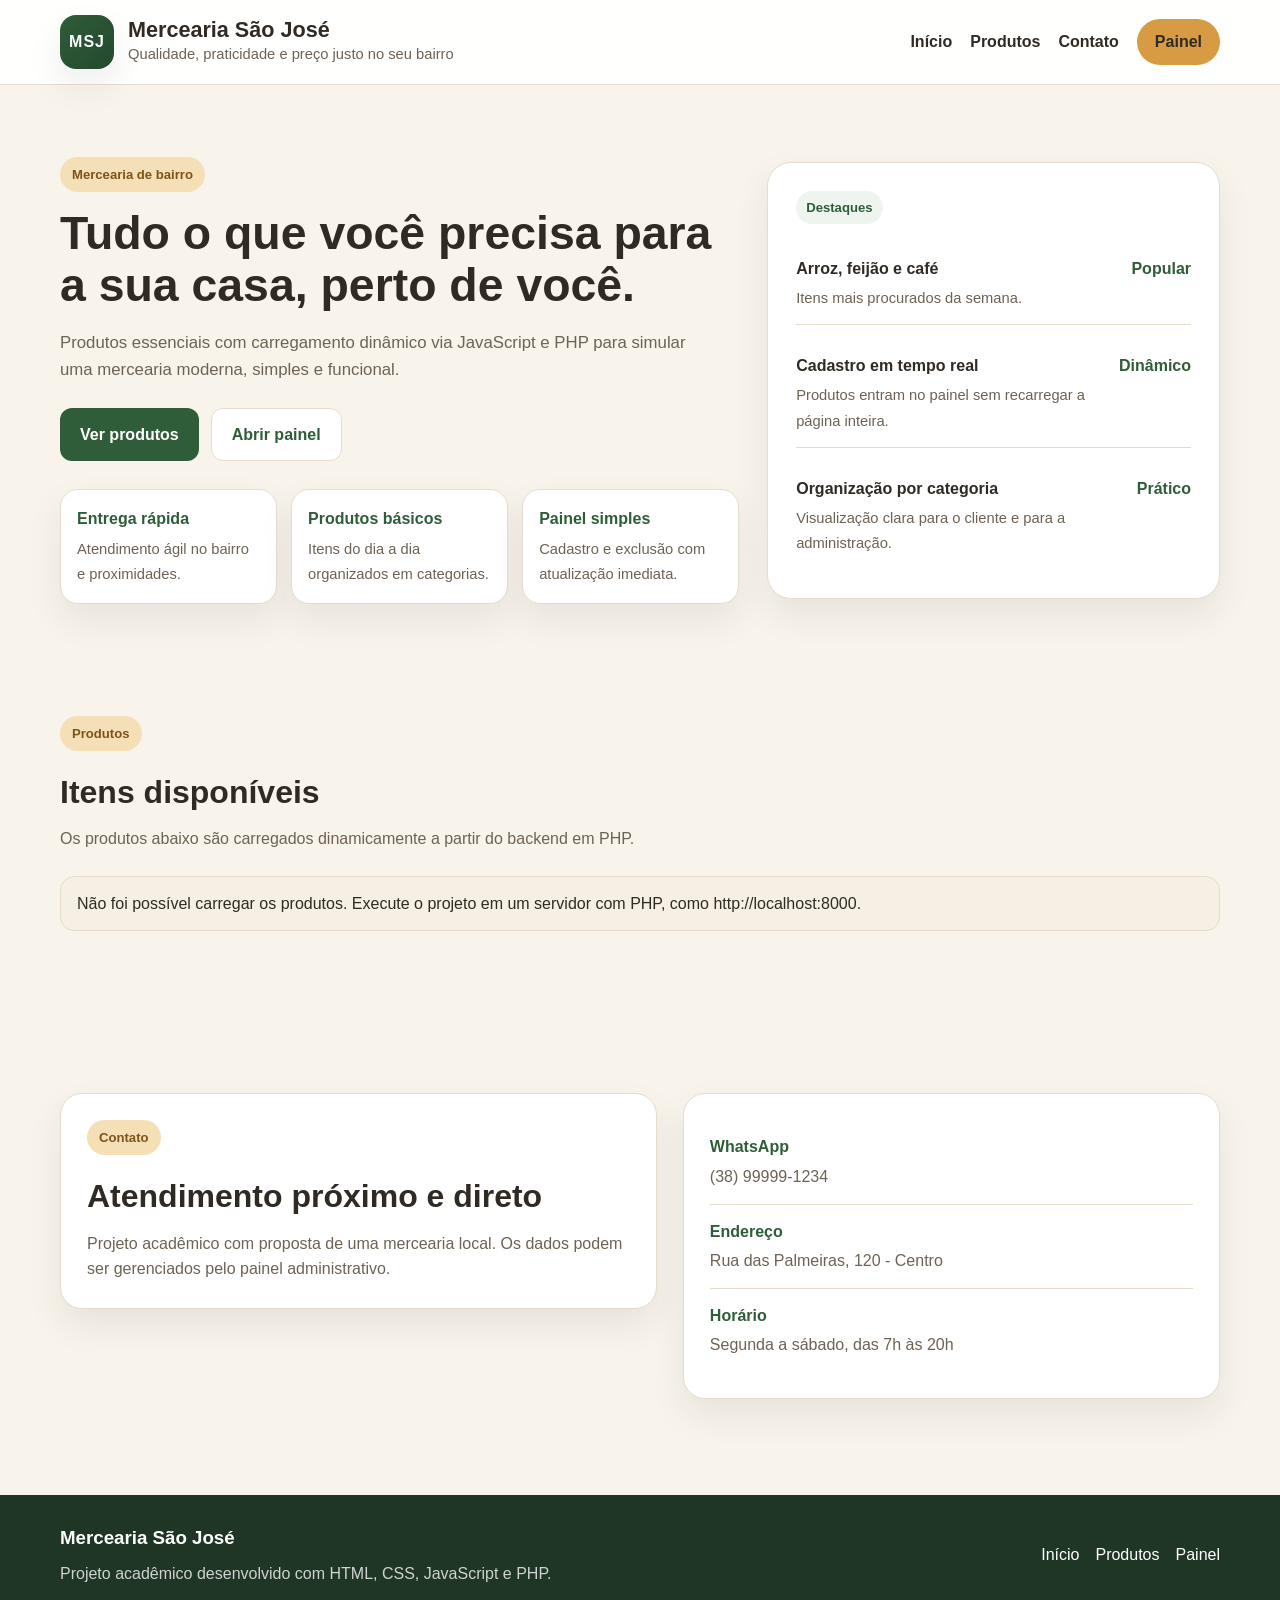
==== commit 4b1b9245: "fix: corrige arquivos para UTF-8" ====
--- a/index.html
+++ b/index.html
@@ -9,15 +9,15 @@
 <body>
   <header class="site-header">
     <div class="container header-content">
-      <div class="brand">
+      <a class="brand" href="#inicio" aria-label="Ir para o início da Mercearia São José">
         <div class="brand-badge">MSJ</div>
         <div>
           <h1>Mercearia São José</h1>
           <p>Qualidade, praticidade e preço justo no seu bairro</p>
         </div>
-      </div>
+      </a>
 
-      <nav class="main-nav">
+      <nav class="main-nav" aria-label="Navegação principal">
         <a href="#inicio">Início</a>
         <a href="#produtos">Produtos</a>
         <a href="#contato">Contato</a>
@@ -28,14 +28,62 @@
 
   <main>
     <section class="hero-section" id="inicio">
-      <div class="container">
+      <div class="container hero-grid">
         <div class="hero-text">
           <span class="section-tag">Mercearia de bairro</span>
-          <h2>Tudo o que você precisa para a sua casa, perto de você</h2>
+          <h2>Tudo o que você precisa para a sua casa, perto de você.</h2>
           <p>
-            Agora com produtos carregados dinamicamente usando JavaScript e PHP.
+            Produtos essenciais com carregamento dinâmico via JavaScript e PHP para
+            simular uma mercearia moderna, simples e funcional.
           </p>
+
+          <div class="hero-actions">
+            <a href="#produtos" class="btn btn-primary">Ver produtos</a>
+            <a href="painel.html" class="btn btn-secondary">Abrir painel</a>
+          </div>
+
+          <div class="hero-info">
+            <article class="hero-info-card">
+              <strong>Entrega rápida</strong>
+              <span>Atendimento ágil no bairro e proximidades.</span>
+            </article>
+            <article class="hero-info-card">
+              <strong>Produtos básicos</strong>
+              <span>Itens do dia a dia organizados em categorias.</span>
+            </article>
+            <article class="hero-info-card">
+              <strong>Painel simples</strong>
+              <span>Cadastro e exclusão com atualização imediata.</span>
+            </article>
+          </div>
         </div>
+
+        <aside class="hero-panel-card" aria-label="Destaques da mercearia">
+          <span class="card-label">Destaques</span>
+          <ul class="featured-list">
+            <li>
+              <div>
+                <strong>Arroz, feijão e café</strong>
+                <span>Itens mais procurados da semana.</span>
+              </div>
+              <b>Popular</b>
+            </li>
+            <li>
+              <div>
+                <strong>Cadastro em tempo real</strong>
+                <span>Produtos entram no painel sem recarregar a página inteira.</span>
+              </div>
+              <b>Dinâmico</b>
+            </li>
+            <li>
+              <div>
+                <strong>Organização por categoria</strong>
+                <span>Visualização clara para o cliente e para a administração.</span>
+              </div>
+              <b>Prático</b>
+            </li>
+          </ul>
+        </aside>
       </div>
     </section>
 
@@ -44,15 +92,25 @@
         <div class="section-header">
           <span class="section-tag">Produtos</span>
           <h2>Itens disponíveis</h2>
-          <p>Os produtos abaixo são carregados dinamicamente do PHP.</p>
+          <p>Os produtos abaixo são carregados dinamicamente a partir do backend em PHP.</p>
         </div>
 
-        <div class="product-grid" id="lista-produtos"></div>
+        <div class="feedback-message" id="mensagem-produtos" hidden></div>
+        <div class="product-grid" id="lista-produtos" aria-live="polite"></div>
       </div>
     </section>
 
     <section class="contact-section" id="contato">
-      <div class="container">
+      <div class="container contact-grid">
+        <div class="contact-box">
+          <span class="section-tag">Contato</span>
+          <h2>Atendimento próximo e direto</h2>
+          <p>
+            Projeto acadêmico com proposta de uma mercearia local. Os dados podem ser
+            gerenciados pelo painel administrativo.
+          </p>
+        </div>
+
         <div class="contact-card">
           <div class="contact-line">
             <strong>WhatsApp</strong>
@@ -62,11 +120,29 @@
             <strong>Endereço</strong>
             <span>Rua das Palmeiras, 120 - Centro</span>
           </div>
+          <div class="contact-line">
+            <strong>Horário</strong>
+            <span>Segunda a sábado, das 7h às 20h</span>
+          </div>
         </div>
       </div>
     </section>
   </main>
 
+  <footer class="site-footer">
+    <div class="container footer-content">
+      <div>
+        <h3>Mercearia São José</h3>
+        <p>Projeto acadêmico desenvolvido com HTML, CSS, JavaScript e PHP.</p>
+      </div>
+      <div class="footer-links">
+        <a href="#inicio">Início</a>
+        <a href="#produtos">Produtos</a>
+        <a href="painel.html">Painel</a>
+      </div>
+    </div>
+  </footer>
+
   <script src="script.js"></script>
 </body>
-</html>+</html>
--- a/styles/styles.css
+++ b/styles/styles.css
@@ -16,6 +16,7 @@
   --text-soft: #6d6254;
   --border: #e7dccb;
   --danger: #b54444;
+  --success: #226437;
   --shadow: 0 16px 35px rgba(38, 28, 14, 0.08);
 }
 
@@ -47,11 +48,12 @@
 }
 
 .site-header {
-  background: var(--surface);
+  background: rgba(255, 255, 255, 0.94);
   border-bottom: 1px solid var(--border);
   position: sticky;
   top: 0;
   z-index: 10;
+  backdrop-filter: blur(8px);
 }
 
 .header-content {
@@ -104,7 +106,7 @@
 .main-nav a {
   color: var(--text);
   font-weight: 600;
-  transition: 0.2s;
+  transition: color 0.2s ease;
 }
 
 .main-nav a:hover {
@@ -170,6 +172,12 @@
   border: none;
   font-weight: 700;
   cursor: pointer;
+  transition: transform 0.2s ease, background 0.2s ease;
+}
+
+.btn:hover,
+.table-btn:hover {
+  transform: translateY(-1px);
 }
 
 .btn-primary {
@@ -193,12 +201,20 @@
   gap: 14px;
 }
 
-.hero-info-card {
+.hero-info-card,
+.hero-panel-card,
+.product-card,
+.contact-card,
+.contact-box,
+.panel-card {
   background: var(--surface);
   border: 1px solid var(--border);
+  box-shadow: var(--shadow);
+}
+
+.hero-info-card {
   border-radius: 18px;
   padding: 16px;
-  box-shadow: var(--shadow);
 }
 
 .hero-info-card strong {
@@ -213,11 +229,8 @@
 }
 
 .hero-panel-card {
-  background: var(--surface);
-  border: 1px solid var(--border);
   border-radius: 24px;
   padding: 28px;
-  box-shadow: var(--shadow);
 }
 
 .card-label {
@@ -264,52 +277,47 @@
   white-space: nowrap;
 }
 
-.quick-section {
-  padding: 16px 0 30px;
-}
-
-.quick-grid {
-  display: grid;
-  grid-template-columns: repeat(3, 1fr);
-  gap: 18px;
-}
-
-.quick-card {
-  background: var(--surface);
-  border-radius: 20px;
-  padding: 24px;
-  border: 1px solid var(--border);
-  box-shadow: var(--shadow);
-}
-
-.quick-card h3 {
-  margin-bottom: 10px;
-  color: var(--primary);
-}
-
-.quick-card p {
-  color: var(--text-soft);
-}
-
 .products-section,
-.offers-section,
-.about-section,
 .contact-section {
   padding: 72px 0;
 }
 
-.section-header {
-  margin-bottom: 30px;
-}
-
-.section-header h2 {
+.section-header,
+.panel-header {
+  margin-bottom: 24px;
+}
+
+.section-header h2,
+.contact-box h2 {
   font-size: 2rem;
   margin-bottom: 8px;
 }
 
-.section-header p {
+.section-header p,
+.contact-box p {
   color: var(--text-soft);
   max-width: 760px;
+}
+
+.feedback-message {
+  margin-bottom: 18px;
+  padding: 14px 16px;
+  border-radius: 14px;
+  background: #f6efe4;
+  border: 1px solid var(--border);
+  color: var(--text);
+}
+
+.feedback-message.is-success {
+  background: #e8f4ea;
+  border-color: #cce4d0;
+  color: var(--success);
+}
+
+.feedback-message.is-error {
+  background: #faeaea;
+  border-color: #ebc6c6;
+  color: var(--danger);
 }
 
 .product-grid {
@@ -319,12 +327,9 @@
 }
 
 .product-card {
-  background: var(--surface);
-  border: 1px solid var(--border);
   border-radius: 22px;
   overflow: hidden;
-  box-shadow: var(--shadow);
-  transition: transform 0.2s;
+  transition: transform 0.2s ease;
 }
 
 .product-card:hover {
@@ -332,14 +337,16 @@
 }
 
 .product-image {
-  height: 150px;
+  min-height: 150px;
   display: flex;
   align-items: center;
   justify-content: center;
   background: linear-gradient(135deg, #f3e4c9, #ecd39d);
   color: #704f1d;
   font-weight: 700;
-  letter-spacing: 1px;
+  letter-spacing: 0.4px;
+  text-align: center;
+  padding: 18px;
 }
 
 .product-content {
@@ -373,6 +380,7 @@
   display: flex;
   align-items: center;
   justify-content: space-between;
+  gap: 12px;
 }
 
 .product-footer strong {
@@ -385,59 +393,6 @@
   font-size: 0.9rem;
 }
 
-.offers-section {
-  background: #f3ede1;
-}
-
-.offers-grid {
-  display: grid;
-  grid-template-columns: 1.2fr 1fr 1fr 1fr;
-  gap: 20px;
-}
-
-.offer-card {
-  background: var(--surface);
-  border: 1px solid var(--border);
-  border-radius: 22px;
-  padding: 24px;
-  box-shadow: var(--shadow);
-}
-
-.offer-card h3 {
-  margin-bottom: 10px;
-}
-
-.offer-card p {
-  color: var(--text-soft);
-  margin-bottom: 14px;
-}
-
-.offer-card strong {
-  color: var(--primary);
-  font-size: 1.2rem;
-}
-
-.highlight-offer {
-  background: linear-gradient(135deg, var(--primary), var(--primary-dark));
-  color: #ffffff;
-}
-
-.highlight-offer p,
-.highlight-offer strong {
-  color: #ffffff;
-}
-
-.offer-badge {
-  display: inline-block;
-  margin-bottom: 12px;
-  background: rgba(255, 255, 255, 0.18);
-  padding: 6px 10px;
-  border-radius: 999px;
-  font-size: 0.8rem;
-  font-weight: 700;
-}
-
-.about-grid,
 .contact-grid {
   display: grid;
   grid-template-columns: 1fr 0.9fr;
@@ -445,28 +400,13 @@
   align-items: start;
 }
 
-.about-content h2,
-.contact-box h2 {
-  font-size: 2rem;
-  margin-bottom: 12px;
-}
-
-.about-content p,
-.contact-box p {
-  color: var(--text-soft);
-  margin-bottom: 12px;
-}
-
-.about-box,
-.contact-card {
-  background: var(--surface);
-  border: 1px solid var(--border);
+.contact-box,
+.contact-card,
+.panel-card {
   border-radius: 22px;
   padding: 26px;
-  box-shadow: var(--shadow);
-}
-
-.about-item,
+}
+
 .contact-line {
   display: grid;
   gap: 4px;
@@ -474,17 +414,14 @@
   border-bottom: 1px solid var(--border);
 }
 
-.about-item:last-child,
 .contact-line:last-child {
   border-bottom: none;
 }
 
-.about-item strong,
 .contact-line strong {
   color: var(--primary);
 }
 
-.about-item span,
 .contact-line span {
   color: var(--text-soft);
 }
@@ -526,81 +463,9 @@
   padding: 34px 0 60px;
 }
 
-.panel-layout {
-  display: grid;
-  grid-template-columns: 250px 1fr;
-  gap: 24px;
-}
-
-.panel-sidebar {
-  background: var(--surface);
-  border: 1px solid var(--border);
-  border-radius: 22px;
-  padding: 22px;
-  box-shadow: var(--shadow);
-  height: fit-content;
-}
-
-.panel-sidebar h2 {
-  margin-bottom: 16px;
-  color: var(--primary);
-}
-
-.panel-sidebar a {
-  display: block;
-  padding: 12px 14px;
-  border-radius: 12px;
-  background: #fbf8f2;
-  border: 1px solid var(--border);
-  margin-bottom: 10px;
-  font-weight: 600;
-  color: var(--text);
-}
-
-.panel-sidebar a:hover {
-  background: #f1ebdf;
-}
-
 .panel-content {
   display: grid;
   gap: 22px;
-}
-
-.dashboard-cards {
-  display: grid;
-  grid-template-columns: repeat(3, 1fr);
-  gap: 18px;
-}
-
-.dashboard-card {
-  background: var(--surface);
-  border: 1px solid var(--border);
-  border-radius: 20px;
-  padding: 22px;
-  box-shadow: var(--shadow);
-}
-
-.dashboard-card span {
-  color: var(--text-soft);
-  display: block;
-  margin-bottom: 10px;
-}
-
-.dashboard-card strong {
-  font-size: 2rem;
-  color: var(--primary);
-}
-
-.panel-card {
-  background: var(--surface);
-  border: 1px solid var(--border);
-  border-radius: 22px;
-  padding: 26px;
-  box-shadow: var(--shadow);
-}
-
-.panel-header {
-  margin-bottom: 20px;
 }
 
 .panel-header h2 {
@@ -679,32 +544,6 @@
   color: var(--text);
 }
 
-.status-pill {
-  display: inline-flex;
-  align-items: center;
-  justify-content: center;
-  padding: 7px 12px;
-  border-radius: 999px;
-  font-size: 0.82rem;
-  font-weight: 700;
-}
-
-.status-pill.active {
-  background: #e4f3e6;
-  color: #226437;
-}
-
-.status-pill.inactive {
-  background: #f2ece2;
-  color: #826a43;
-}
-
-.table-actions {
-  display: flex;
-  gap: 8px;
-  flex-wrap: wrap;
-}
-
 .table-btn {
   padding: 8px 12px;
   border: none;
@@ -719,28 +558,9 @@
   background: var(--danger);
 }
 
-.product-image {
-  height: 170px;
-  background: #f6efe4;
-  display: flex;
-  align-items: center;
-  justify-content: center;
-  padding: 12px;
-}
-
-.product-image img {
-  width: 100%;
-  height: 100%;
-  object-fit: cover;
-  border-radius: 16px;
-  display: block;
-}
-
 @media (max-width: 1080px) {
   .hero-grid,
-  .about-grid,
-  .contact-grid,
-  .panel-layout {
+  .contact-grid {
     grid-template-columns: 1fr;
   }
 
@@ -748,12 +568,7 @@
     grid-template-columns: repeat(2, 1fr);
   }
 
-  .offers-grid {
-    grid-template-columns: 1fr 1fr;
-  }
-
-  .hero-info,
-  .dashboard-cards {
+  .hero-info {
     grid-template-columns: 1fr;
   }
 }
@@ -771,22 +586,17 @@
   }
 
   .section-header h2,
-  .about-content h2,
   .contact-box h2 {
     font-size: 1.6rem;
   }
 
-  .quick-grid,
   .product-grid,
-  .offers-grid,
   .form-row {
     grid-template-columns: 1fr;
   }
 
   .products-section,
-  .offers-section,
-  .about-section,
   .contact-section {
     padding: 56px 0;
   }
-}+}
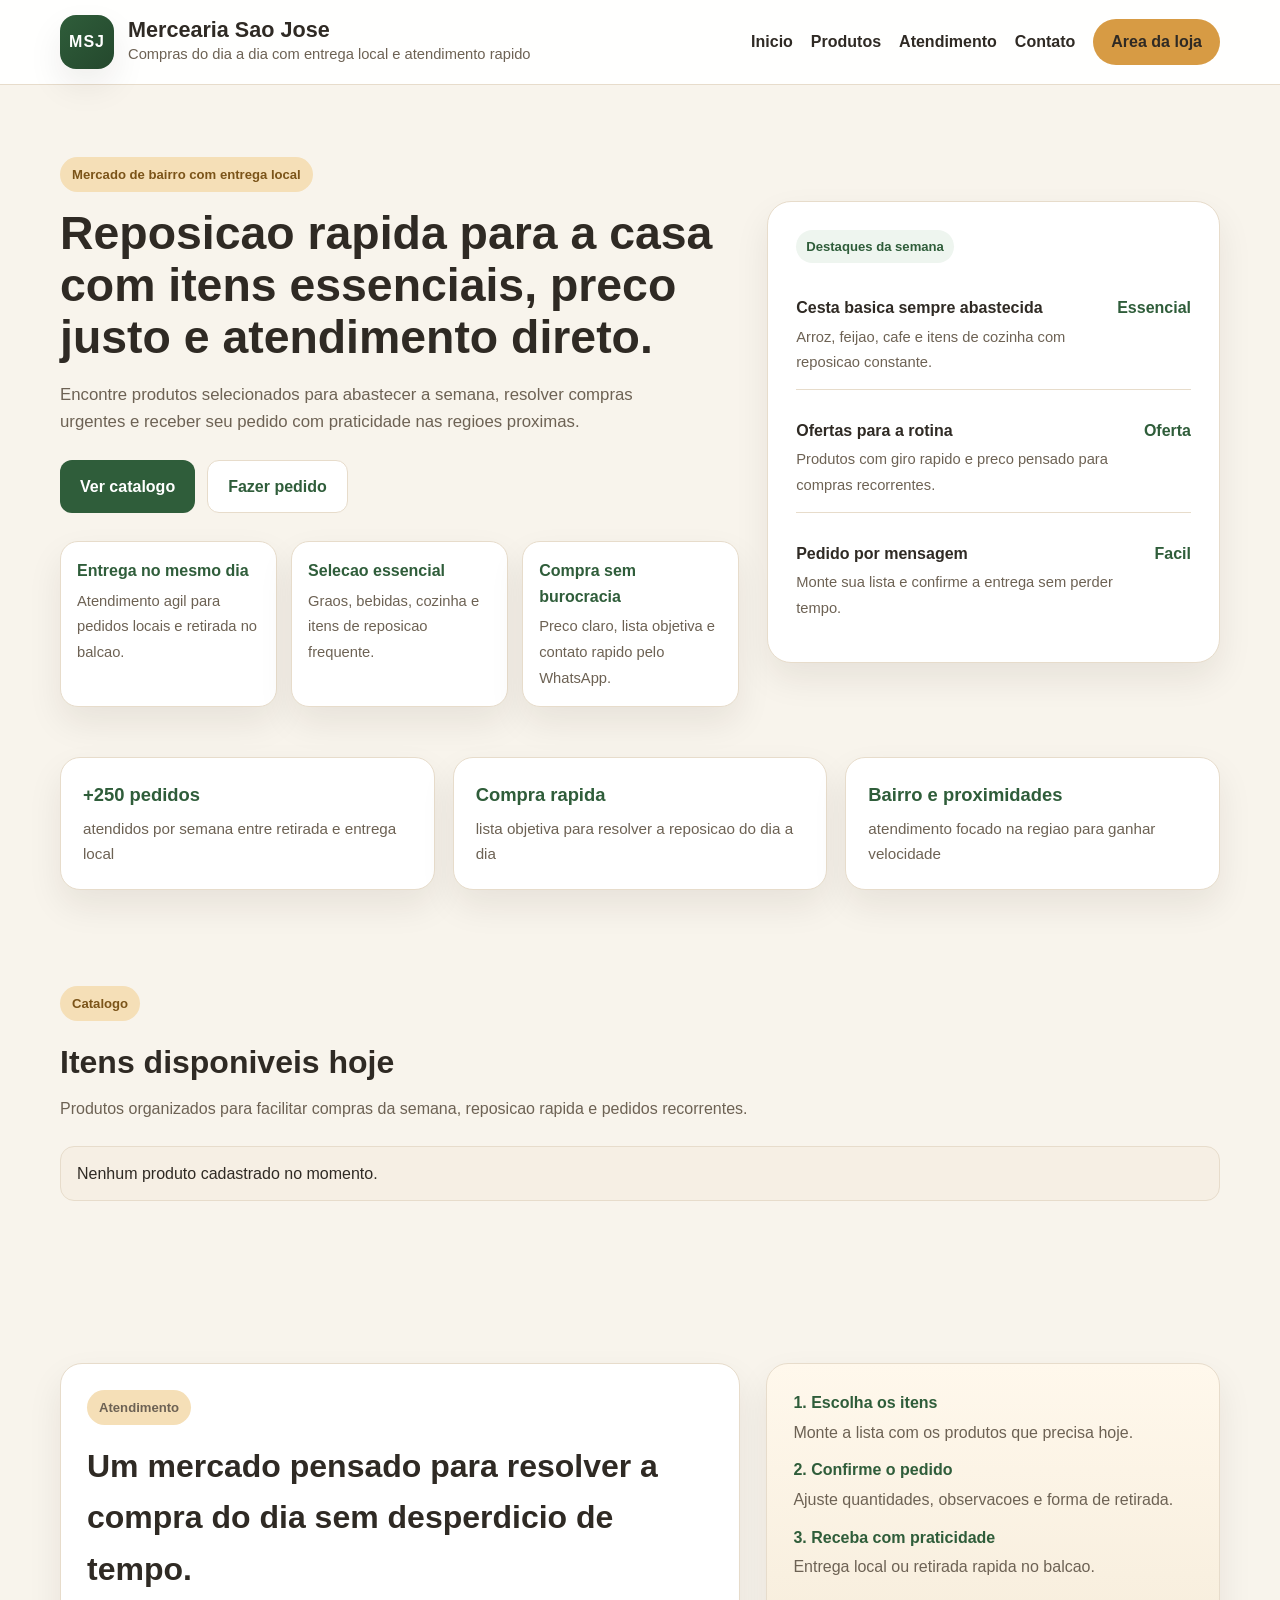
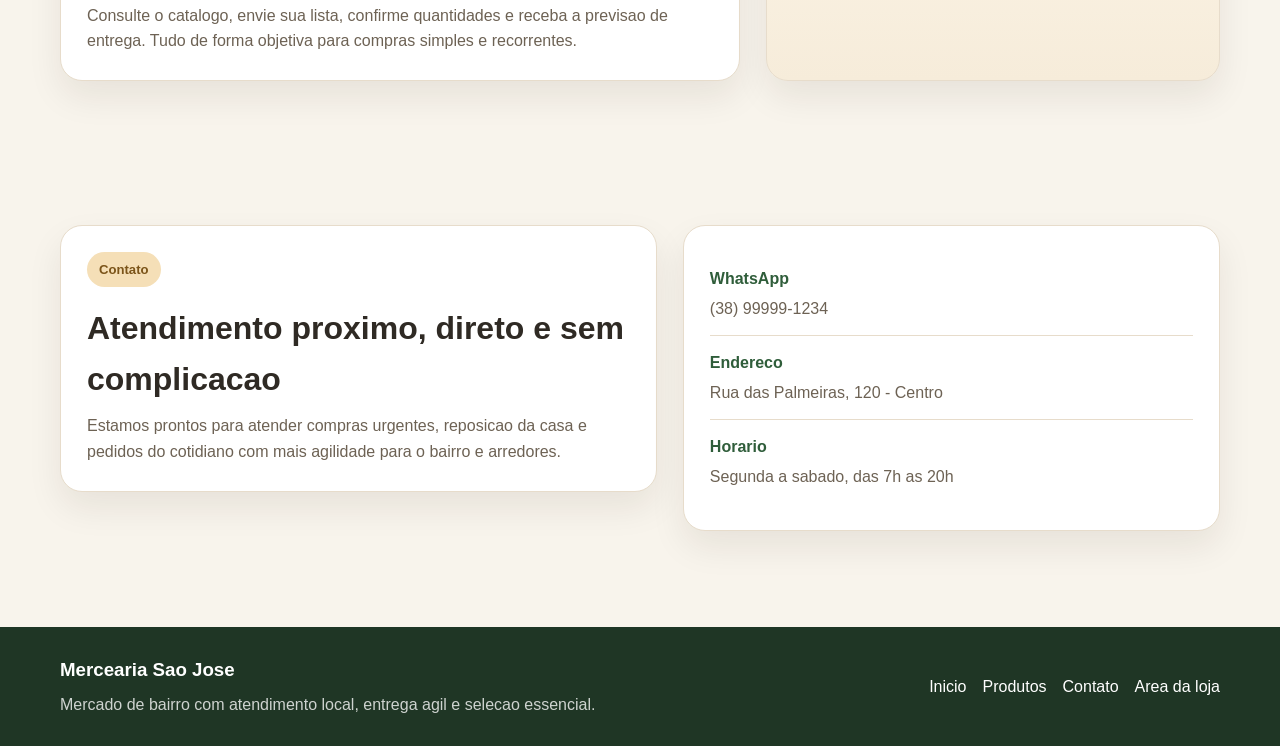
==== commit fb2cf67f: "feat: add admin login and polish storefront" ====
--- a/index.html
+++ b/index.html
@@ -3,25 +3,26 @@
 <head>
   <meta charset="UTF-8">
   <meta name="viewport" content="width=device-width, initial-scale=1.0">
-  <title>Mercearia São José</title>
+  <title>Mercearia Sao Jose</title>
   <link rel="stylesheet" href="./styles/styles.css">
 </head>
 <body>
   <header class="site-header">
     <div class="container header-content">
-      <a class="brand" href="#inicio" aria-label="Ir para o início da Mercearia São José">
+      <a class="brand" href="#inicio" aria-label="Ir para o inicio da Mercearia Sao Jose">
         <div class="brand-badge">MSJ</div>
         <div>
-          <h1>Mercearia São José</h1>
-          <p>Qualidade, praticidade e preço justo no seu bairro</p>
+          <h1>Mercearia Sao Jose</h1>
+          <p>Compras do dia a dia com entrega local e atendimento rapido</p>
         </div>
       </a>
 
-      <nav class="main-nav" aria-label="Navegação principal">
-        <a href="#inicio">Início</a>
+      <nav class="main-nav" aria-label="Navegacao principal">
+        <a href="#inicio">Inicio</a>
         <a href="#produtos">Produtos</a>
+        <a href="#atendimento">Atendimento</a>
         <a href="#contato">Contato</a>
-        <a href="painel.html" class="nav-highlight">Painel</a>
+        <a href="login.php" class="nav-highlight">Area da loja</a>
       </nav>
     </div>
   </header>
@@ -30,69 +31,86 @@
     <section class="hero-section" id="inicio">
       <div class="container hero-grid">
         <div class="hero-text">
-          <span class="section-tag">Mercearia de bairro</span>
-          <h2>Tudo o que você precisa para a sua casa, perto de você.</h2>
+          <span class="section-tag">Mercado de bairro com entrega local</span>
+          <h2>Reposicao rapida para a casa com itens essenciais, preco justo e atendimento direto.</h2>
           <p>
-            Produtos essenciais com carregamento dinâmico via JavaScript e PHP para
-            simular uma mercearia moderna, simples e funcional.
+            Encontre produtos selecionados para abastecer a semana, resolver compras urgentes
+            e receber seu pedido com praticidade nas regioes proximas.
           </p>
 
           <div class="hero-actions">
-            <a href="#produtos" class="btn btn-primary">Ver produtos</a>
-            <a href="painel.html" class="btn btn-secondary">Abrir painel</a>
+            <a href="#produtos" class="btn btn-primary">Ver catalogo</a>
+            <a href="#contato" class="btn btn-secondary">Fazer pedido</a>
           </div>
 
           <div class="hero-info">
             <article class="hero-info-card">
-              <strong>Entrega rápida</strong>
-              <span>Atendimento ágil no bairro e proximidades.</span>
+              <strong>Entrega no mesmo dia</strong>
+              <span>Atendimento agil para pedidos locais e retirada no balcao.</span>
             </article>
             <article class="hero-info-card">
-              <strong>Produtos básicos</strong>
-              <span>Itens do dia a dia organizados em categorias.</span>
+              <strong>Selecao essencial</strong>
+              <span>Graos, bebidas, cozinha e itens de reposicao frequente.</span>
             </article>
             <article class="hero-info-card">
-              <strong>Painel simples</strong>
-              <span>Cadastro e exclusão com atualização imediata.</span>
+              <strong>Compra sem burocracia</strong>
+              <span>Preco claro, lista objetiva e contato rapido pelo WhatsApp.</span>
             </article>
           </div>
         </div>
 
-        <aside class="hero-panel-card" aria-label="Destaques da mercearia">
-          <span class="card-label">Destaques</span>
+        <aside class="hero-panel-card" aria-label="Destaques da semana">
+          <span class="card-label">Destaques da semana</span>
           <ul class="featured-list">
             <li>
               <div>
-                <strong>Arroz, feijão e café</strong>
-                <span>Itens mais procurados da semana.</span>
+                <strong>Cesta basica sempre abastecida</strong>
+                <span>Arroz, feijao, cafe e itens de cozinha com reposicao constante.</span>
               </div>
-              <b>Popular</b>
+              <b>Essencial</b>
             </li>
             <li>
               <div>
-                <strong>Cadastro em tempo real</strong>
-                <span>Produtos entram no painel sem recarregar a página inteira.</span>
+                <strong>Ofertas para a rotina</strong>
+                <span>Produtos com giro rapido e preco pensado para compras recorrentes.</span>
               </div>
-              <b>Dinâmico</b>
+              <b>Oferta</b>
             </li>
             <li>
               <div>
-                <strong>Organização por categoria</strong>
-                <span>Visualização clara para o cliente e para a administração.</span>
+                <strong>Pedido por mensagem</strong>
+                <span>Monte sua lista e confirme a entrega sem perder tempo.</span>
               </div>
-              <b>Prático</b>
+              <b>Facil</b>
             </li>
           </ul>
         </aside>
       </div>
     </section>
 
+    <section class="trust-section" aria-label="Indicadores da loja">
+      <div class="container trust-grid">
+        <article class="trust-card">
+          <strong>+250 pedidos</strong>
+          <span>atendidos por semana entre retirada e entrega local</span>
+        </article>
+        <article class="trust-card">
+          <strong>Compra rapida</strong>
+          <span>lista objetiva para resolver a reposicao do dia a dia</span>
+        </article>
+        <article class="trust-card">
+          <strong>Bairro e proximidades</strong>
+          <span>atendimento focado na regiao para ganhar velocidade</span>
+        </article>
+      </div>
+    </section>
+
     <section class="products-section" id="produtos">
       <div class="container">
         <div class="section-header">
-          <span class="section-tag">Produtos</span>
-          <h2>Itens disponíveis</h2>
-          <p>Os produtos abaixo são carregados dinamicamente a partir do backend em PHP.</p>
+          <span class="section-tag">Catalogo</span>
+          <h2>Itens disponiveis hoje</h2>
+          <p>Produtos organizados para facilitar compras da semana, reposicao rapida e pedidos recorrentes.</p>
         </div>
 
         <div class="feedback-message" id="mensagem-produtos" hidden></div>
@@ -100,14 +118,36 @@
       </div>
     </section>
 
+    <section class="service-section" id="atendimento">
+      <div class="container service-grid">
+        <article class="service-card">
+          <span class="section-tag">Atendimento</span>
+          <h2>Um mercado pensado para resolver a compra do dia sem desperdicio de tempo.</h2>
+          <p>
+            Consulte o catalogo, envie sua lista, confirme quantidades e receba a previsao de entrega.
+            Tudo de forma objetiva para compras simples e recorrentes.
+          </p>
+        </article>
+
+        <article class="service-card accent">
+          <strong>1. Escolha os itens</strong>
+          <span>Monte a lista com os produtos que precisa hoje.</span>
+          <strong>2. Confirme o pedido</strong>
+          <span>Ajuste quantidades, observacoes e forma de retirada.</span>
+          <strong>3. Receba com praticidade</strong>
+          <span>Entrega local ou retirada rapida no balcao.</span>
+        </article>
+      </div>
+    </section>
+
     <section class="contact-section" id="contato">
       <div class="container contact-grid">
         <div class="contact-box">
           <span class="section-tag">Contato</span>
-          <h2>Atendimento próximo e direto</h2>
+          <h2>Atendimento proximo, direto e sem complicacao</h2>
           <p>
-            Projeto acadêmico com proposta de uma mercearia local. Os dados podem ser
-            gerenciados pelo painel administrativo.
+            Estamos prontos para atender compras urgentes, reposicao da casa e pedidos do cotidiano
+            com mais agilidade para o bairro e arredores.
           </p>
         </div>
 
@@ -117,12 +157,12 @@
             <span>(38) 99999-1234</span>
           </div>
           <div class="contact-line">
-            <strong>Endereço</strong>
+            <strong>Endereco</strong>
             <span>Rua das Palmeiras, 120 - Centro</span>
           </div>
           <div class="contact-line">
-            <strong>Horário</strong>
-            <span>Segunda a sábado, das 7h às 20h</span>
+            <strong>Horario</strong>
+            <span>Segunda a sabado, das 7h as 20h</span>
           </div>
         </div>
       </div>
@@ -132,13 +172,14 @@
   <footer class="site-footer">
     <div class="container footer-content">
       <div>
-        <h3>Mercearia São José</h3>
-        <p>Projeto acadêmico desenvolvido com HTML, CSS, JavaScript e PHP.</p>
+        <h3>Mercearia Sao Jose</h3>
+        <p>Mercado de bairro com atendimento local, entrega agil e selecao essencial.</p>
       </div>
       <div class="footer-links">
-        <a href="#inicio">Início</a>
+        <a href="#inicio">Inicio</a>
         <a href="#produtos">Produtos</a>
-        <a href="painel.html">Painel</a>
+        <a href="#contato">Contato</a>
+        <a href="painel.html">Area da loja</a>
       </div>
     </div>
   </footer>
--- a/styles/styles.css
+++ b/styles/styles.css
@@ -124,6 +124,10 @@
   padding: 72px 0 40px;
 }
 
+.trust-section {
+  padding: 10px 0 24px;
+}
+
 .hero-grid {
   display: grid;
   grid-template-columns: 1.2fr 0.8fr;
@@ -206,7 +210,9 @@
 .product-card,
 .contact-card,
 .contact-box,
-.panel-card {
+.panel-card,
+.trust-card,
+.service-card {
   background: var(--surface);
   border: 1px solid var(--border);
   box-shadow: var(--shadow);
@@ -277,8 +283,32 @@
   white-space: nowrap;
 }
 
+.trust-grid {
+  display: grid;
+  grid-template-columns: repeat(3, 1fr);
+  gap: 18px;
+}
+
+.trust-card {
+  border-radius: 20px;
+  padding: 22px;
+}
+
+.trust-card strong {
+  display: block;
+  margin-bottom: 6px;
+  color: var(--primary);
+  font-size: 1.15rem;
+}
+
+.trust-card span {
+  color: var(--text-soft);
+  font-size: 0.95rem;
+}
+
 .products-section,
-.contact-section {
+.contact-section,
+.service-section {
   padding: 72px 0;
 }
 
@@ -337,16 +367,11 @@
 }
 
 .product-image {
-  min-height: 150px;
-  display: flex;
-  align-items: center;
-  justify-content: center;
+  width: 100%;
+  height: 220px;
+  display: block;
+  object-fit: cover;
   background: linear-gradient(135deg, #f3e4c9, #ecd39d);
-  color: #704f1d;
-  font-weight: 700;
-  letter-spacing: 0.4px;
-  text-align: center;
-  padding: 18px;
 }
 
 .product-content {
@@ -400,11 +425,44 @@
   align-items: start;
 }
 
+.service-grid {
+  display: grid;
+  grid-template-columns: 1.2fr 0.8fr;
+  gap: 26px;
+  align-items: stretch;
+}
+
 .contact-box,
 .contact-card,
-.panel-card {
+.panel-card,
+.service-card {
   border-radius: 22px;
   padding: 26px;
+}
+
+.service-card h2 {
+  font-size: 2rem;
+  margin-bottom: 8px;
+}
+
+.service-card p,
+.service-card span {
+  color: var(--text-soft);
+}
+
+.service-card.accent {
+  background: linear-gradient(180deg, #fff8ec 0%, #f6ecda 100%);
+}
+
+.service-card.accent strong {
+  display: block;
+  margin-top: 12px;
+  margin-bottom: 4px;
+  color: var(--primary);
+}
+
+.service-card.accent strong:first-child {
+  margin-top: 0;
 }
 
 .contact-line {
@@ -457,6 +515,29 @@
 
 .panel-page {
   background: #f6f2ea;
+}
+
+.login-page {
+  min-height: 100vh;
+  display: grid;
+  place-items: center;
+  padding: 28px 0;
+}
+
+.login-main {
+  width: min(520px, 92%);
+}
+
+.login-card {
+  background: var(--surface);
+  border: 1px solid var(--border);
+  box-shadow: var(--shadow);
+  border-radius: 26px;
+  padding: 32px;
+}
+
+.login-brand {
+  margin-bottom: 26px;
 }
 
 .panel-main {
@@ -558,9 +639,21 @@
   background: var(--danger);
 }
 
+.table-actions {
+  display: flex;
+  gap: 8px;
+  flex-wrap: wrap;
+}
+
+.image-link {
+  color: var(--primary);
+  font-weight: 700;
+}
+
 @media (max-width: 1080px) {
   .hero-grid,
-  .contact-grid {
+  .contact-grid,
+  .service-grid {
     grid-template-columns: 1fr;
   }
 
@@ -568,7 +661,8 @@
     grid-template-columns: repeat(2, 1fr);
   }
 
-  .hero-info {
+  .hero-info,
+  .trust-grid {
     grid-template-columns: 1fr;
   }
 }
@@ -596,7 +690,8 @@
   }
 
   .products-section,
-  .contact-section {
+  .contact-section,
+  .service-section {
     padding: 56px 0;
   }
 }
